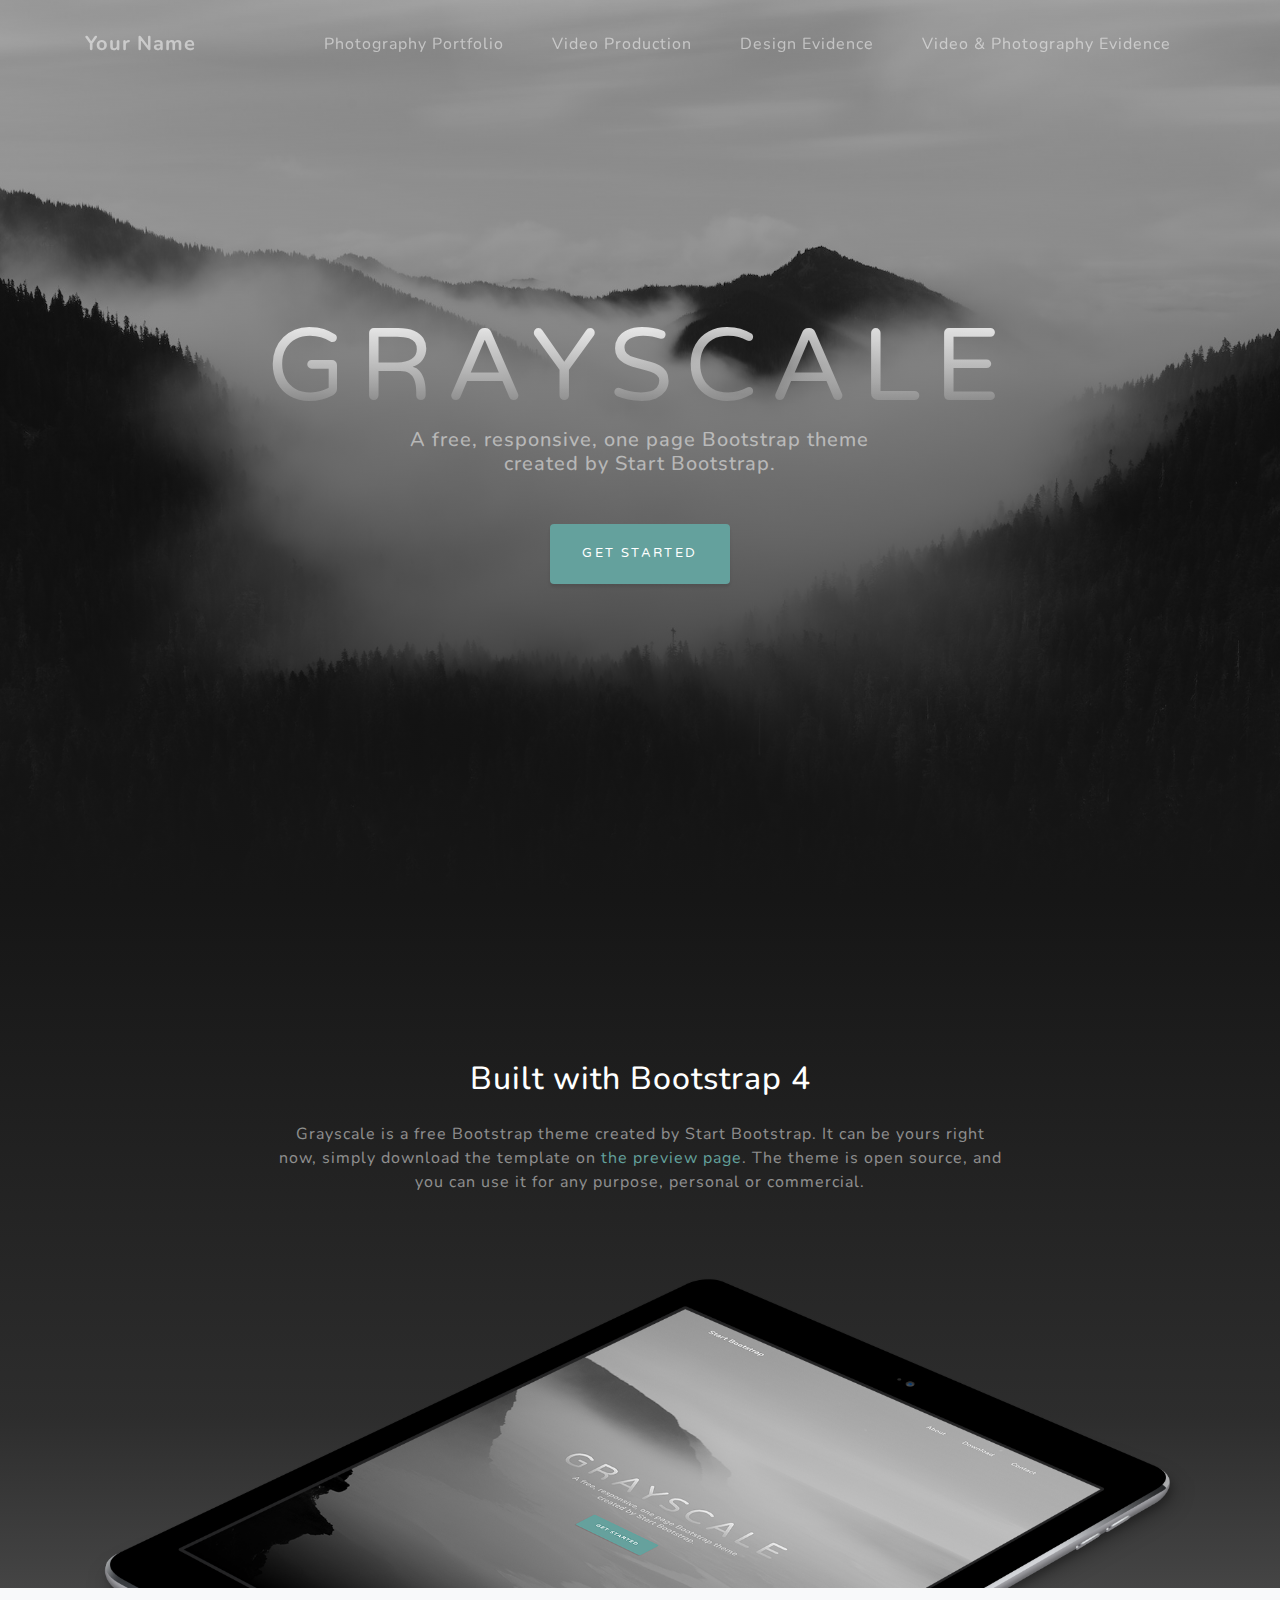
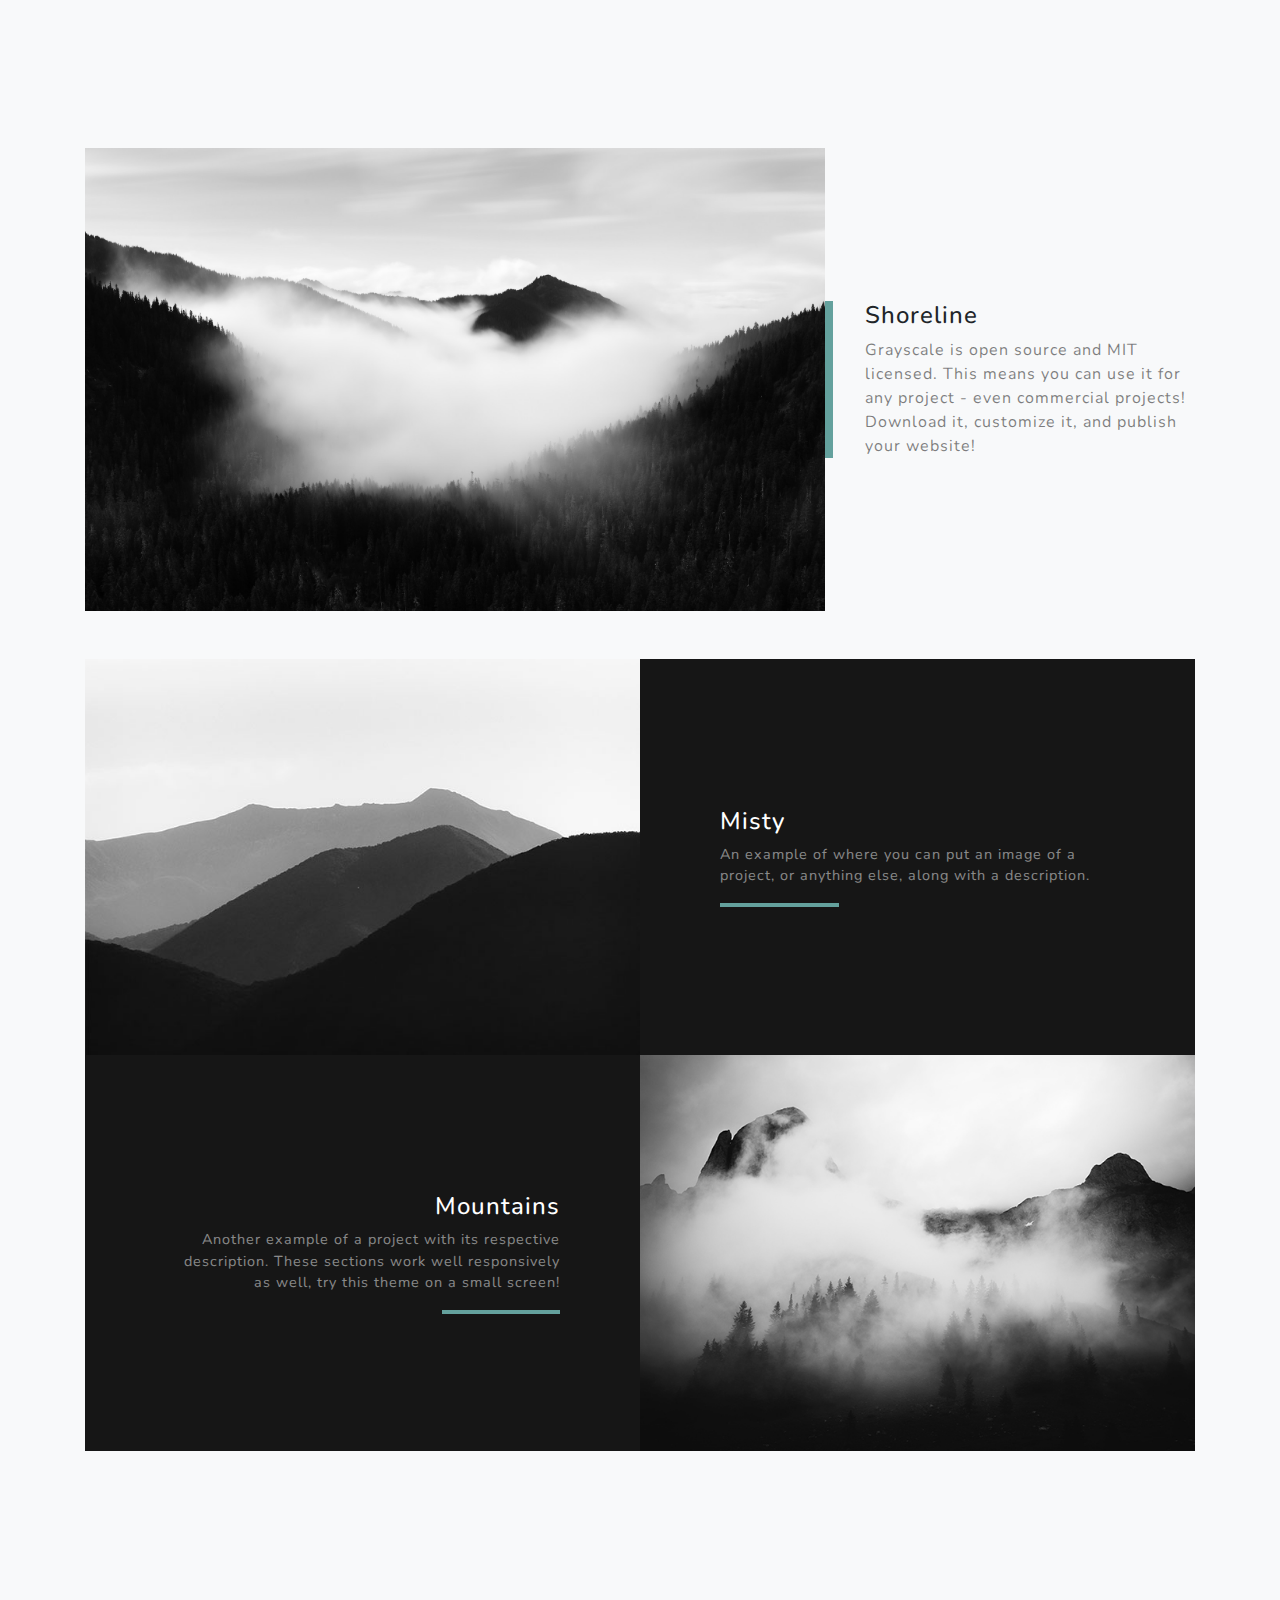
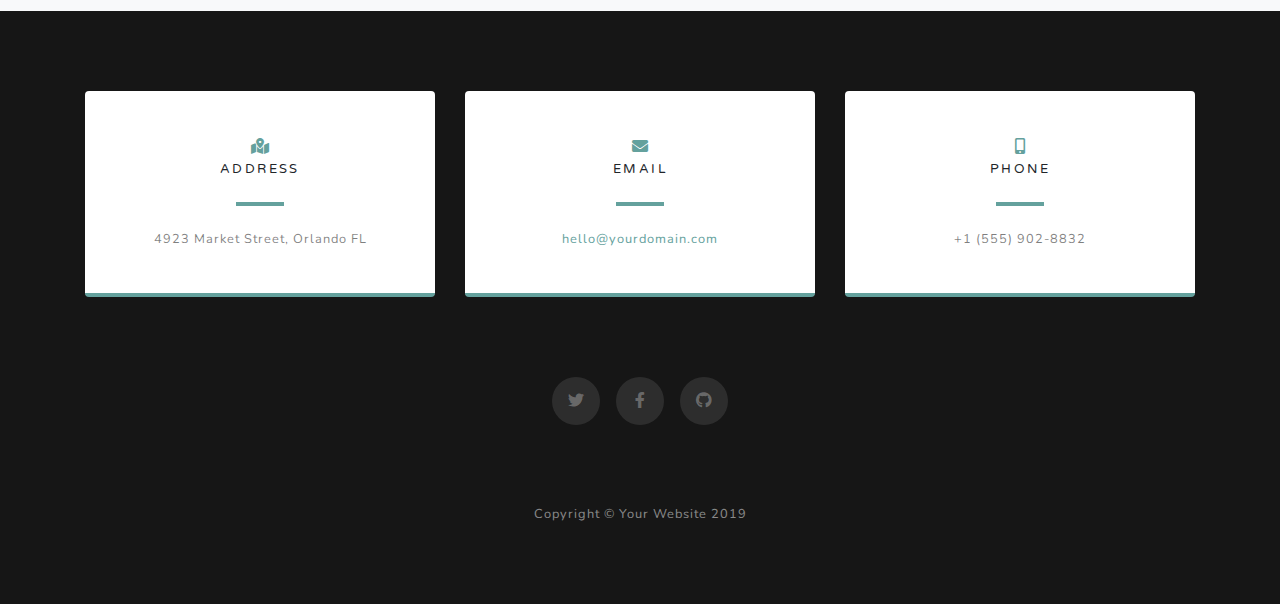
==== index.html @ a2e5733b "initial commit" ====
<!DOCTYPE html>
<html lang="en">

<head>

  <meta charset="utf-8">
  <meta name="viewport" content="width=device-width, initial-scale=1, shrink-to-fit=no">
  <meta name="description" content="">
  <meta name="author" content="">

  <title>Grayscale - Start Bootstrap Theme</title>

  <!-- Bootstrap core CSS -->
  <link href="vendor/bootstrap/css/bootstrap.min.css" rel="stylesheet">

  <!-- Custom fonts for this template -->
  <link href="vendor/fontawesome-free/css/all.min.css" rel="stylesheet">
  <link href="https://fonts.googleapis.com/css?family=Varela+Round" rel="stylesheet">
  <link href="https://fonts.googleapis.com/css?family=Nunito:200,200i,300,300i,400,400i,600,600i,700,700i,800,800i,900,900i" rel="stylesheet">

  <!-- Custom styles for this template -->
  <link href="css/grayscale.css" rel="stylesheet">

</head>

<body id="page-top">

  <!-- Navigation -->
  <nav class="navbar navbar-expand-lg navbar-light fixed-top" id="mainNav">
    <div class="container">
      <a class="navbar-brand" href="index.html">Your Name</a>
      <button class="navbar-toggler navbar-toggler-right" type="button" data-toggle="collapse" data-target="#navbarResponsive" aria-controls="navbarResponsive" aria-expanded="false" aria-label="Toggle navigation">
        Menu
        <i class="fas fa-bars"></i>
      </button>
      <div class="collapse navbar-collapse" id="navbarResponsive">
        <ul class="navbar-nav ml-auto">
          <li class="nav-item">
            <a class="nav-link" href="photography-portfolio.html">Photography Portfolio</a>
          </li>
          <li class="nav-item">
            <a class="nav-link" href="video-production.html">Video Production</a>
          </li>
          <li class="nav-item">
            <a class="nav-link" href="design-evidence.html">Design Evidence</a>
          </li>
          <li class="nav-item">
            <a class="nav-link" href="video-photography-evidence.html">Video & Photography Evidence</a>
          </li>
        </ul>
      </div>
    </div>
  </nav>

  <!-- Header -->
  <header class="masthead">
    <div class="container d-flex h-100 align-items-center">
      <div class="mx-auto text-center">
        <h1 class="mx-auto my-0 text-uppercase">Grayscale</h1>
        <h2 class="text-white-50 mx-auto mt-2 mb-5">A free, responsive, one page Bootstrap theme created by Start Bootstrap.</h2>
        <a href="#about" class="btn btn-primary js-scroll-trigger">Get Started</a>
      </div>
    </div>
  </header>

  <!-- About Section -->
  <section id="about" class="about-section text-center">
    <div class="container">
      <div class="row">
        <div class="col-lg-8 mx-auto">
          <h2 class="text-white mb-4">Built with Bootstrap 4</h2>
          <p class="text-white-50">Grayscale is a free Bootstrap theme created by Start Bootstrap. It can be yours right now, simply download the template on
            <a href="http://startbootstrap.com/template-overviews/grayscale/">the preview page</a>. The theme is open source, and you can use it for any purpose, personal or commercial.</p>
        </div>
      </div>
      <img src="img/ipad.png" class="img-fluid" alt="">
    </div>
  </section>

  <!-- Projects Section -->
  <section id="projects" class="projects-section bg-light">
    <div class="container">

      <!-- Featured Project Row -->
      <div class="row align-items-center no-gutters mb-4 mb-lg-5">
        <div class="col-xl-8 col-lg-7">
          <img class="img-fluid mb-3 mb-lg-0" src="img/bg-masthead.jpg" alt="">
        </div>
        <div class="col-xl-4 col-lg-5">
          <div class="featured-text text-center text-lg-left">
            <h4>Shoreline</h4>
            <p class="text-black-50 mb-0">Grayscale is open source and MIT licensed. This means you can use it for any project - even commercial projects! Download it, customize it, and publish your website!</p>
          </div>
        </div>
      </div>

      <!-- Project One Row -->
      <div class="row justify-content-center no-gutters mb-5 mb-lg-0">
        <div class="col-lg-6">
          <img class="img-fluid" src="img/demo-image-01.jpg" alt="">
        </div>
        <div class="col-lg-6">
          <div class="bg-black text-center h-100 project">
            <div class="d-flex h-100">
              <div class="project-text w-100 my-auto text-center text-lg-left">
                <h4 class="text-white">Misty</h4>
                <p class="mb-0 text-white-50">An example of where you can put an image of a project, or anything else, along with a description.</p>
                <hr class="d-none d-lg-block mb-0 ml-0">
              </div>
            </div>
          </div>
        </div>
      </div>

      <!-- Project Two Row -->
      <div class="row justify-content-center no-gutters">
        <div class="col-lg-6">
          <img class="img-fluid" src="img/demo-image-02.jpg" alt="">
        </div>
        <div class="col-lg-6 order-lg-first">
          <div class="bg-black text-center h-100 project">
            <div class="d-flex h-100">
              <div class="project-text w-100 my-auto text-center text-lg-right">
                <h4 class="text-white">Mountains</h4>
                <p class="mb-0 text-white-50">Another example of a project with its respective description. These sections work well responsively as well, try this theme on a small screen!</p>
                <hr class="d-none d-lg-block mb-0 mr-0">
              </div>
            </div>
          </div>
        </div>
      </div>

    </div>
  </section>


  <!-- Contact Section -->
  <section class="contact-section bg-black">
    <div class="container">

      <div class="row">

        <div class="col-md-4 mb-3 mb-md-0">
          <div class="card py-4 h-100">
            <div class="card-body text-center">
              <i class="fas fa-map-marked-alt text-primary mb-2"></i>
              <h4 class="text-uppercase m-0">Address</h4>
              <hr class="my-4">
              <div class="small text-black-50">4923 Market Street, Orlando FL</div>
            </div>
          </div>
        </div>

        <div class="col-md-4 mb-3 mb-md-0">
          <div class="card py-4 h-100">
            <div class="card-body text-center">
              <i class="fas fa-envelope text-primary mb-2"></i>
              <h4 class="text-uppercase m-0">Email</h4>
              <hr class="my-4">
              <div class="small text-black-50">
                <a href="#">hello@yourdomain.com</a>
              </div>
            </div>
          </div>
        </div>

        <div class="col-md-4 mb-3 mb-md-0">
          <div class="card py-4 h-100">
            <div class="card-body text-center">
              <i class="fas fa-mobile-alt text-primary mb-2"></i>
              <h4 class="text-uppercase m-0">Phone</h4>
              <hr class="my-4">
              <div class="small text-black-50">+1 (555) 902-8832</div>
            </div>
          </div>
        </div>
      </div>

      <div class="social d-flex justify-content-center">
        <a href="#" class="mx-2">
          <i class="fab fa-twitter"></i>
        </a>
        <a href="#" class="mx-2">
          <i class="fab fa-facebook-f"></i>
        </a>
        <a href="#" class="mx-2">
          <i class="fab fa-github"></i>
        </a>
      </div>

    </div>
  </section>

  <!-- Footer -->
  <footer class="bg-black small text-center text-white-50">
    <div class="container">
      Copyright &copy; Your Website 2019
    </div>
  </footer>

  <!-- Bootstrap core JavaScript -->
  <script src="vendor/jquery/jquery.min.js"></script>
  <script src="vendor/bootstrap/js/bootstrap.bundle.min.js"></script>

  <!-- Plugin JavaScript -->
  <script src="vendor/jquery-easing/jquery.easing.min.js"></script>

  <!-- Custom scripts for this template -->
  <script src="js/grayscale.min.js"></script>

</body>

</html>
---- css/grayscale.css ----
/*!
 * Start Bootstrap - Grayscale v5.0.9 (https://startbootstrap.com/template-overviews/grayscale)
 * Copyright 2013-2019 Start Bootstrap
 * Licensed under MIT (https://github.com/BlackrockDigital/startbootstrap-grayscale/blob/master/LICENSE)
 */

#mainNav {
  min-height: 56px;
  background-color: #fff;
}

#mainNav .navbar-toggler {
  font-size: 80%;
  padding: 0.75rem;
  color: #64a19d;
  border: 1px solid #64a19d;
}

#mainNav .navbar-toggler:focus {
  outline: none;
}

#mainNav .navbar-brand {
  color: #161616;
  font-weight: 700;
  padding: .9rem 0;
}

#mainNav .navbar-nav .nav-item:hover {
  color: fade(white, 80%);
  outline: none;
  background-color: transparent;
}

#mainNav .navbar-nav .nav-item:active, #mainNav .navbar-nav .nav-item:focus {
  outline: none;
  background-color: transparent;
}

@media (min-width: 992px) {
  #mainNav {
    padding-top: 0;
    padding-bottom: 0;
    border-bottom: none;
    background-color: transparent;
    transition: background-color 0.3s ease-in-out;
  }
  #mainNav .navbar-brand {
    padding: .5rem 0;
    color: rgba(255, 255, 255, 0.5);
  }
  #mainNav .nav-link {
    transition: none;
    padding: 2rem 1.5rem;
    color: rgba(255, 255, 255, 0.5);
  }
  #mainNav .nav-link:hover {
    color: rgba(255, 255, 255, 0.75);
  }
  #mainNav .nav-link:active {
    color: white;
  }
  #mainNav.navbar-shrink {
    background-color: #fff;
  }
  #mainNav.navbar-shrink .navbar-brand {
    color: #161616;
  }
  #mainNav.navbar-shrink .nav-link {
    color: #161616;
    padding: 1.5rem 1.5rem 1.25rem;
    border-bottom: 0.25rem solid transparent;
  }
  #mainNav.navbar-shrink .nav-link:hover {
    color: #64a19d;
  }
  #mainNav.navbar-shrink .nav-link:active {
    color: #467370;
  }
  #mainNav.navbar-shrink .nav-link.active {
    color: #64a19d;
    outline: none;
    border-bottom: 0.25rem solid #64a19d;
  }
}

.masthead {
  position: relative;
  width: 100%;
  height: auto;
  min-height: 35rem;
  padding: 15rem 0;
  background: linear-gradient(to bottom, rgba(22, 22, 22, 0.3) 0%, rgba(22, 22, 22, 0.7) 75%, #161616 100%), url("../img/bg-masthead.jpg");
  background-position: center;
  background-repeat: no-repeat;
  background-attachment: scroll;
  background-size: cover;
}

.masthead h1 {
  font-family: 'Varela Round';
  font-size: 2.5rem;
  line-height: 2.5rem;
  letter-spacing: 0.8rem;
  background: -webkit-linear-gradient(rgba(255, 255, 255, 0.9), rgba(255, 255, 255, 0));
  -webkit-text-fill-color: transparent;
  -webkit-background-clip: text;
}

.masthead h2 {
  max-width: 20rem;
  font-size: 1rem;
}

@media (min-width: 768px) {
  .masthead h1 {
    font-size: 4rem;
    line-height: 4rem;
  }
}

@media (min-width: 992px) {
  .masthead {
    height: 100vh;
    padding: 0;
  }
  .masthead h1 {
    font-size: 6.5rem;
    line-height: 6.5rem;
    letter-spacing: 0.8rem;
  }
  .masthead h2 {
    max-width: 30rem;
    font-size: 1.25rem;
  }
}

.btn {
  box-shadow: 0 0.1875rem 0.1875rem 0 rgba(0, 0, 0, 0.1) !important;
  padding: 1.25rem 2rem;
  font-family: 'Varela Round';
  font-size: 80%;
  text-transform: uppercase;
  letter-spacing: .15rem;
  border: 0;
}

.btn-primary {
  background-color: #64a19d;
}

.btn-primary:hover {
  background-color: #4f837f;
}

.btn-primary:focus {
  background-color: #4f837f;
  color: white;
}

.btn-primary:active {
  background-color: #467370 !important;
}

.about-section {
  padding-top: 10rem;
  background: linear-gradient(to bottom, #161616 0%, rgba(22, 22, 22, 0.9) 75%, rgba(22, 22, 22, 0.8) 100%);
}

.about-section p {
  margin-bottom: 5rem;
}

.projects-section {
  padding: 10rem 0;
}

.projects-section .featured-text {
  padding: 2rem;
}

@media (min-width: 992px) {
  .projects-section .featured-text {
    padding: 0 0 0 2rem;
    border-left: 0.5rem solid #64a19d;
  }
}

.projects-section .project-text {
  padding: 3rem;
  font-size: 90%;
}

@media (min-width: 992px) {
  .projects-section .project-text {
    padding: 5rem;
  }
  .projects-section .project-text hr {
    border-color: #64a19d;
    border-width: .25rem;
    width: 30%;
  }
}

.signup-section {
  padding: 10rem 0;
  background: linear-gradient(to bottom, rgba(22, 22, 22, 0.1) 0%, rgba(22, 22, 22, 0.5) 75%, #161616 100%), url("../img/bg-signup.jpg");
  background-position: center;
  background-repeat: no-repeat;
  background-attachment: scroll;
  background-size: cover;
}

.signup-section .form-inline input {
  box-shadow: 0 0.1875rem 0.1875rem 0 rgba(0, 0, 0, 0.1) !important;
  padding: 1.25rem 2rem;
  height: auto;
  font-family: 'Varela Round';
  font-size: 80%;
  text-transform: uppercase;
  letter-spacing: 0.15rem;
  border: 0;
}

.contact-section {
  padding: 5rem 0 0;
}

.contact-section .card {
  border: 0;
  border-bottom: 0.25rem solid #64a19d;
}

.contact-section .card h4 {
  font-size: 0.8rem;
  font-family: 'Varela Round';
  text-transform: uppercase;
  letter-spacing: 0.15rem;
}

.contact-section .card hr {
  border-color: #64a19d;
  border-width: 0.25rem;
  width: 3rem;
}

.contact-section .social {
  margin-top: 5rem;
}

.contact-section .social a {
  text-align: center;
  height: 3rem;
  width: 3rem;
  background: rgba(255, 255, 255, 0.1);
  border-radius: 100%;
  line-height: 3rem;
  color: rgba(255, 255, 255, 0.3);
}

.contact-section .social a:hover {
  color: rgba(255, 255, 255, 0.5);
}

.contact-section .social a:active {
  color: #fff;
}

body {
  font-family: 'Nunito';
  letter-spacing: 0.0625em;
}

a {
  color: #64a19d;
}

a:focus, a:hover {
  text-decoration: none;
  color: #3c6360;
}

.bg-black {
  background-color: #161616 !important;
}

.bg-primary {
  background-color: #64a19d !important;
}

.text-primary {
  color: #64a19d !important;
}

footer {
  padding: 5rem 0;
}
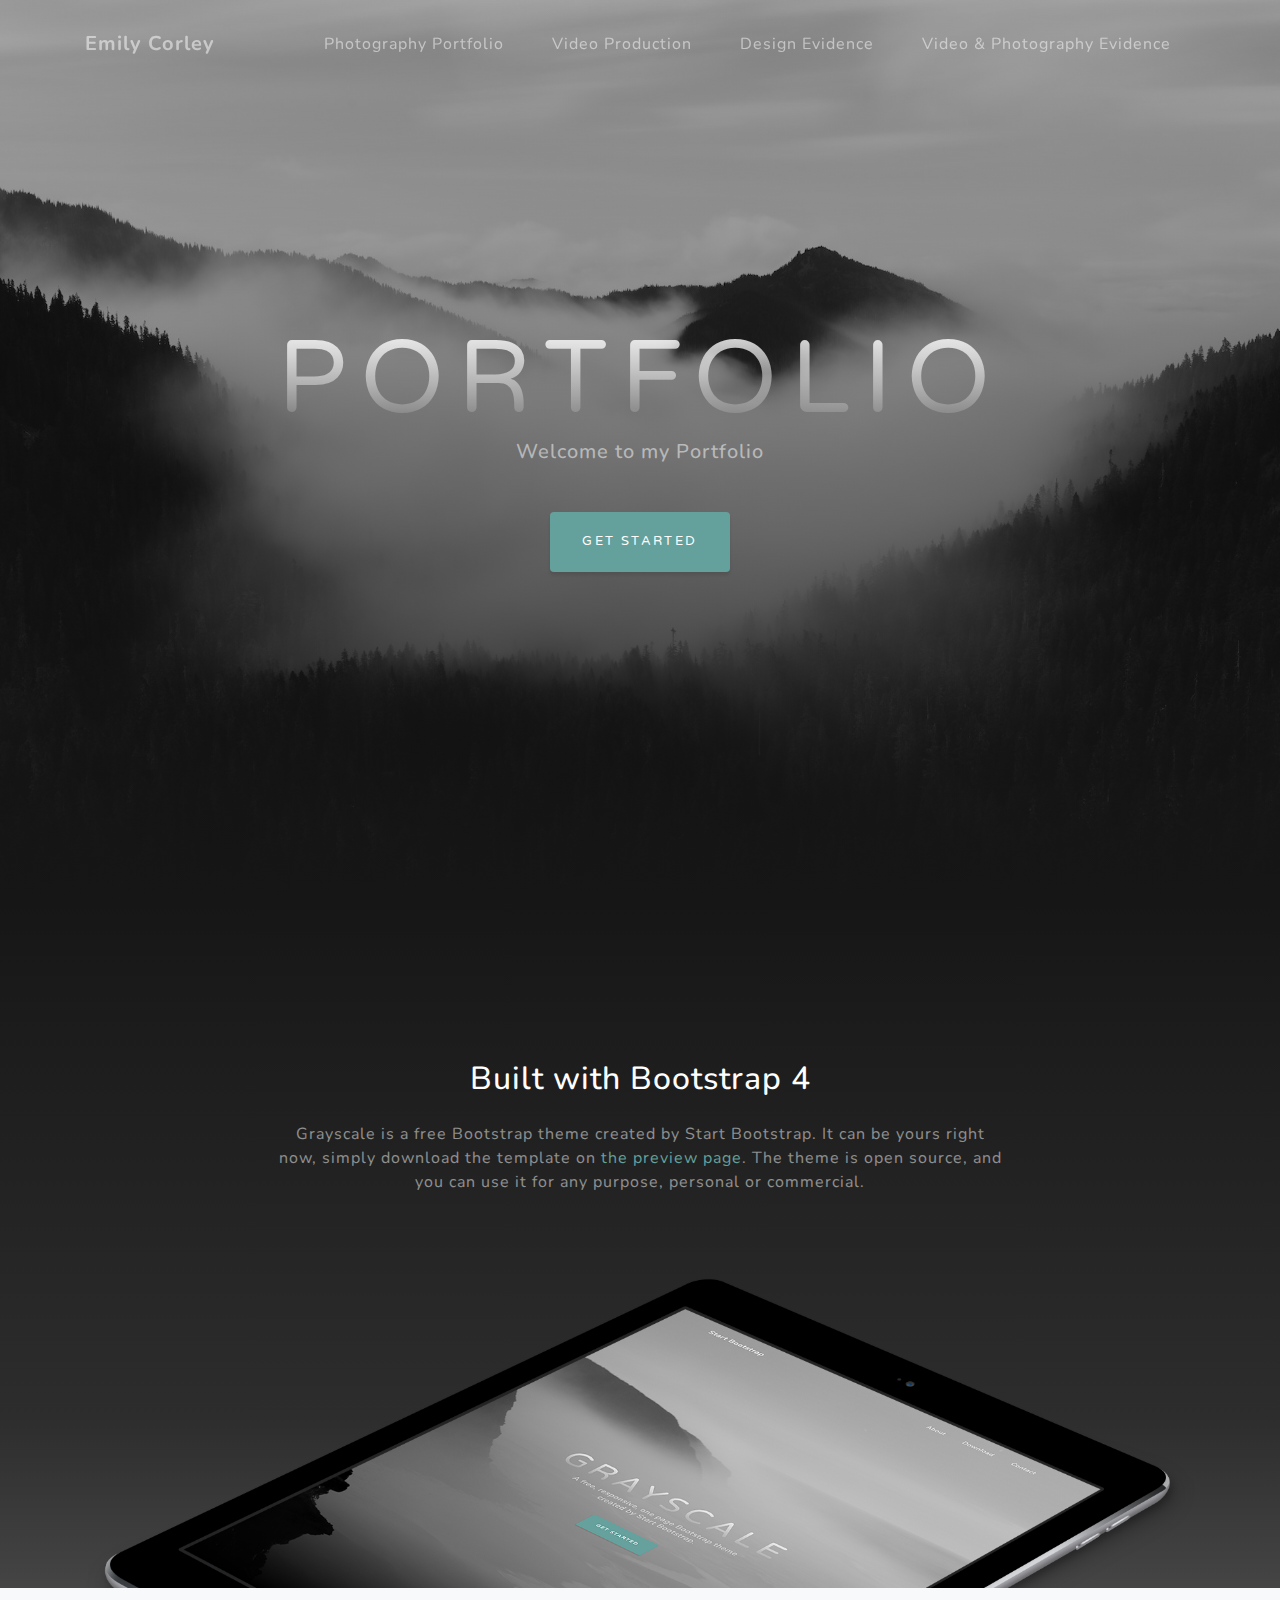
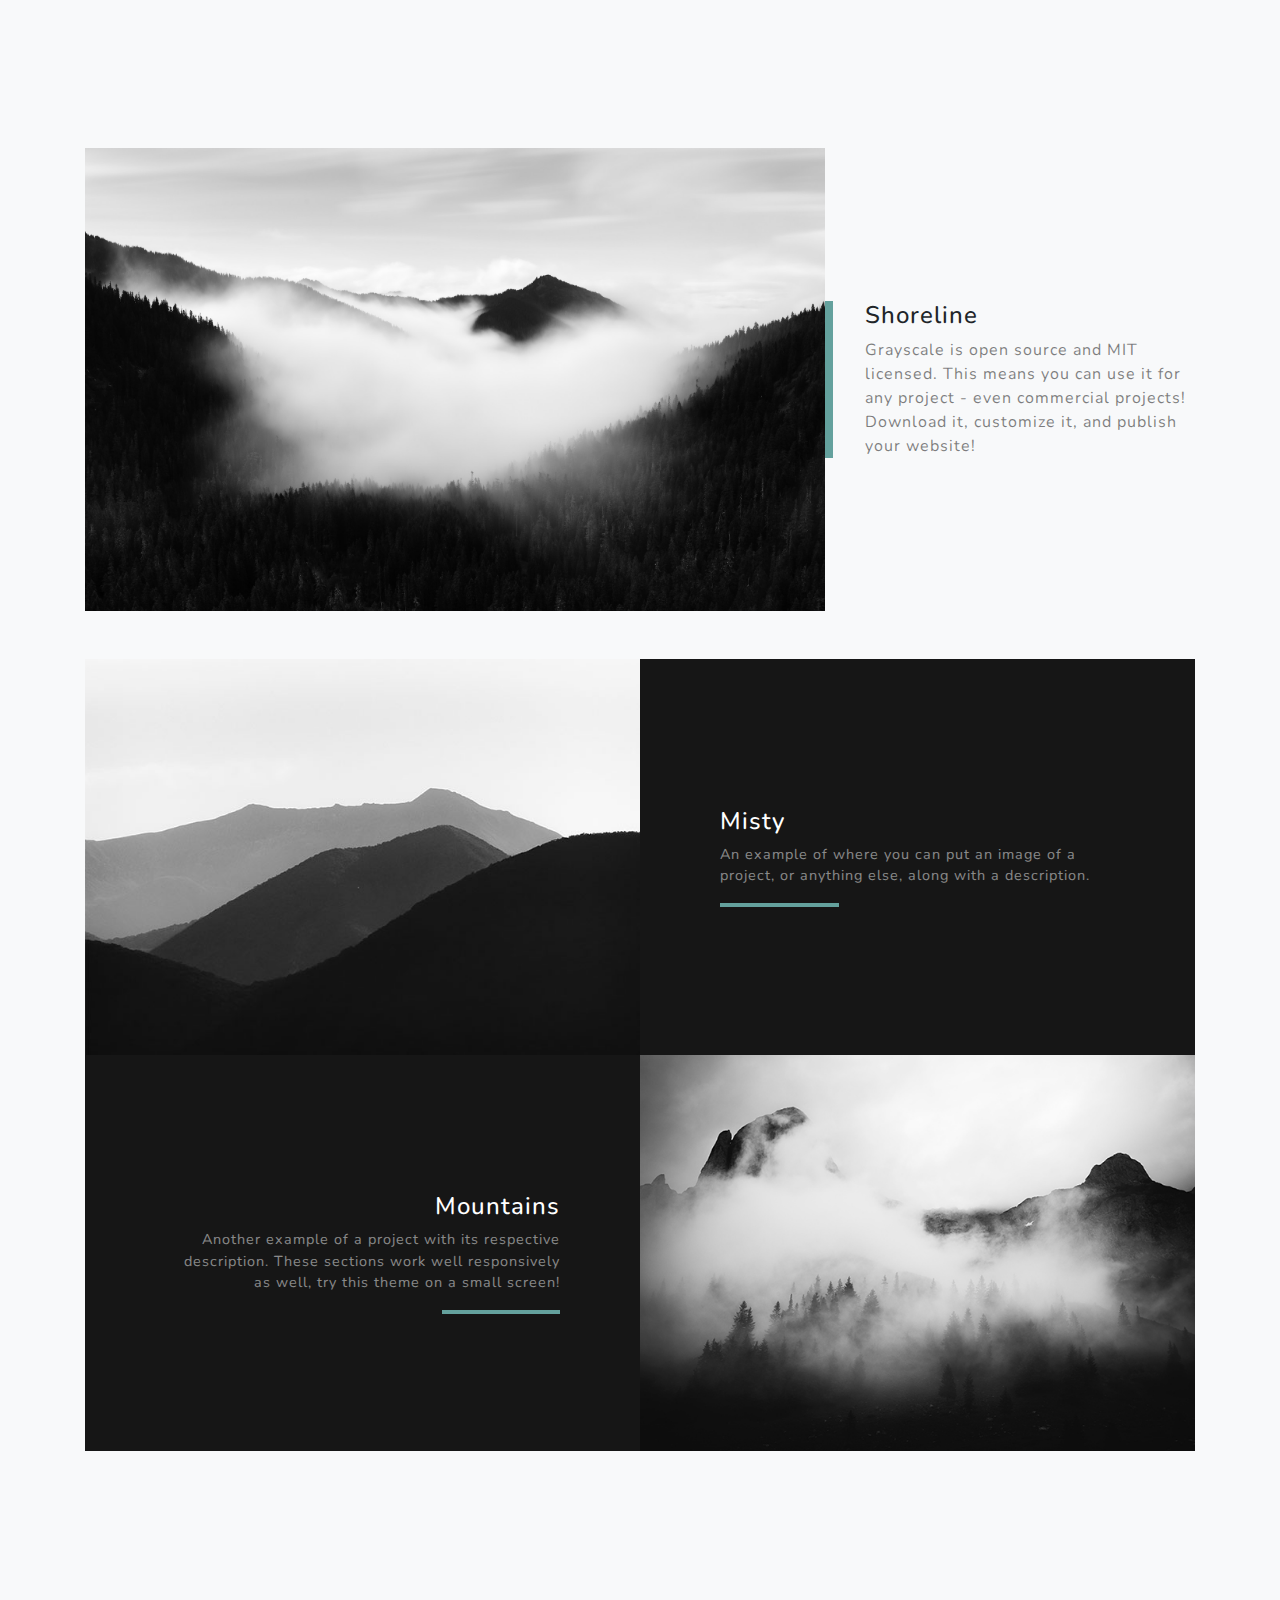
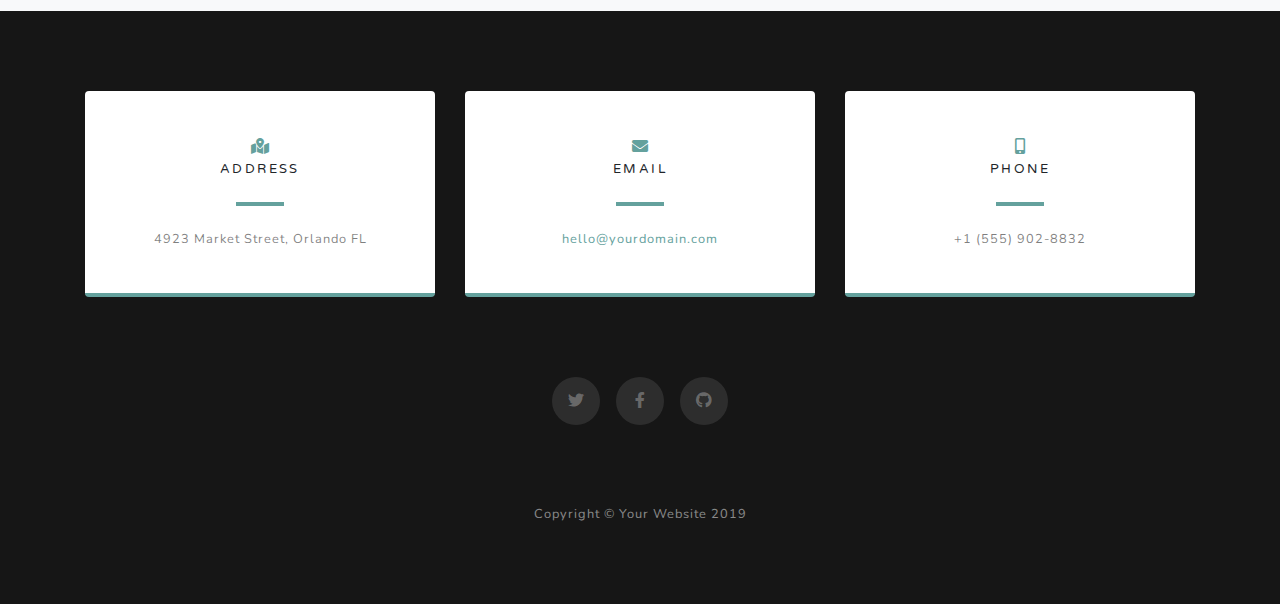
==== commit c592d2a6: "Added name and changed heading" ====
--- a/index.html
+++ b/index.html
@@ -28,7 +28,7 @@
   <!-- Navigation -->
   <nav class="navbar navbar-expand-lg navbar-light fixed-top" id="mainNav">
     <div class="container">
-      <a class="navbar-brand" href="index.html">Your Name</a>
+      <a class="navbar-brand" href="index.html">Emily Corley</a>
       <button class="navbar-toggler navbar-toggler-right" type="button" data-toggle="collapse" data-target="#navbarResponsive" aria-controls="navbarResponsive" aria-expanded="false" aria-label="Toggle navigation">
         Menu
         <i class="fas fa-bars"></i>
@@ -56,8 +56,8 @@
   <header class="masthead">
     <div class="container d-flex h-100 align-items-center">
       <div class="mx-auto text-center">
-        <h1 class="mx-auto my-0 text-uppercase">Grayscale</h1>
-        <h2 class="text-white-50 mx-auto mt-2 mb-5">A free, responsive, one page Bootstrap theme created by Start Bootstrap.</h2>
+        <h1 class="mx-auto my-0 text-uppercase">Portfolio</h1>
+        <h2 class="text-white-50 mx-auto mt-2 mb-5">Welcome to my Portfolio</h2>
         <a href="#about" class="btn btn-primary js-scroll-trigger">Get Started</a>
       </div>
     </div>
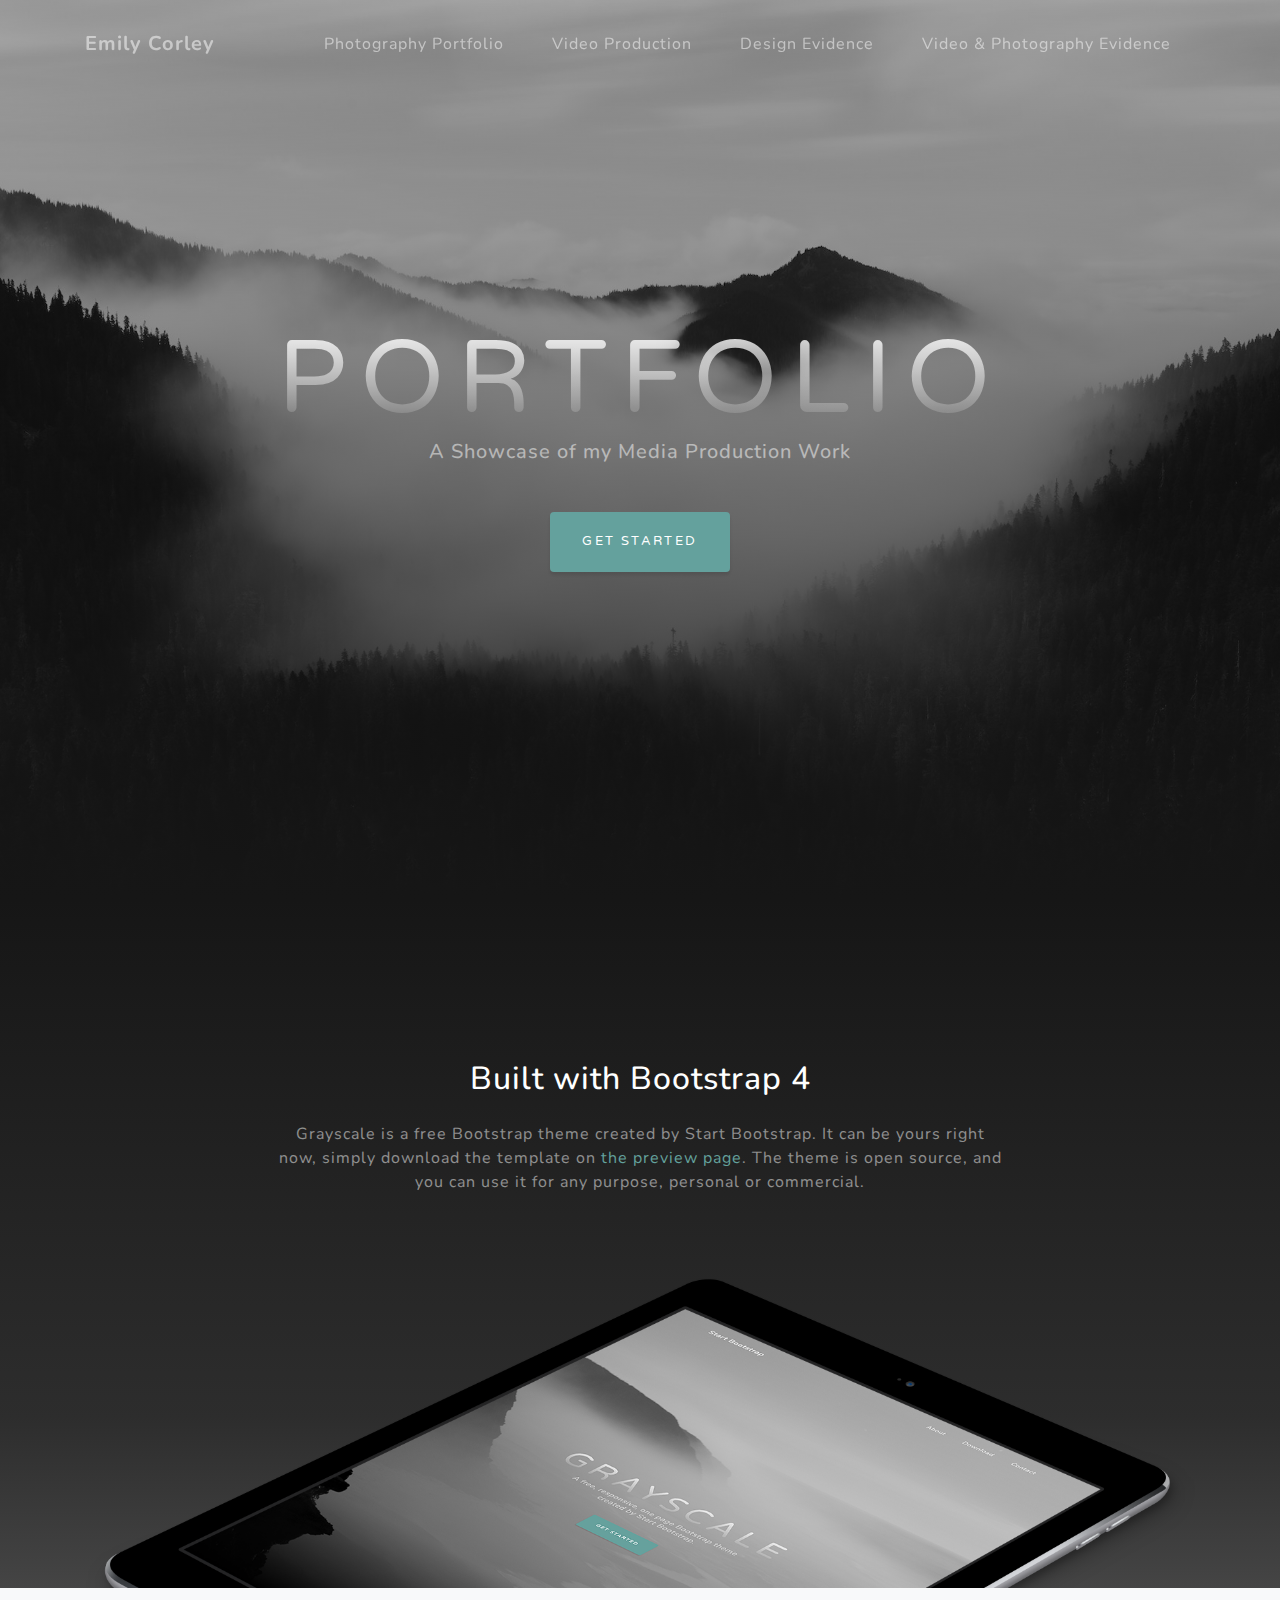
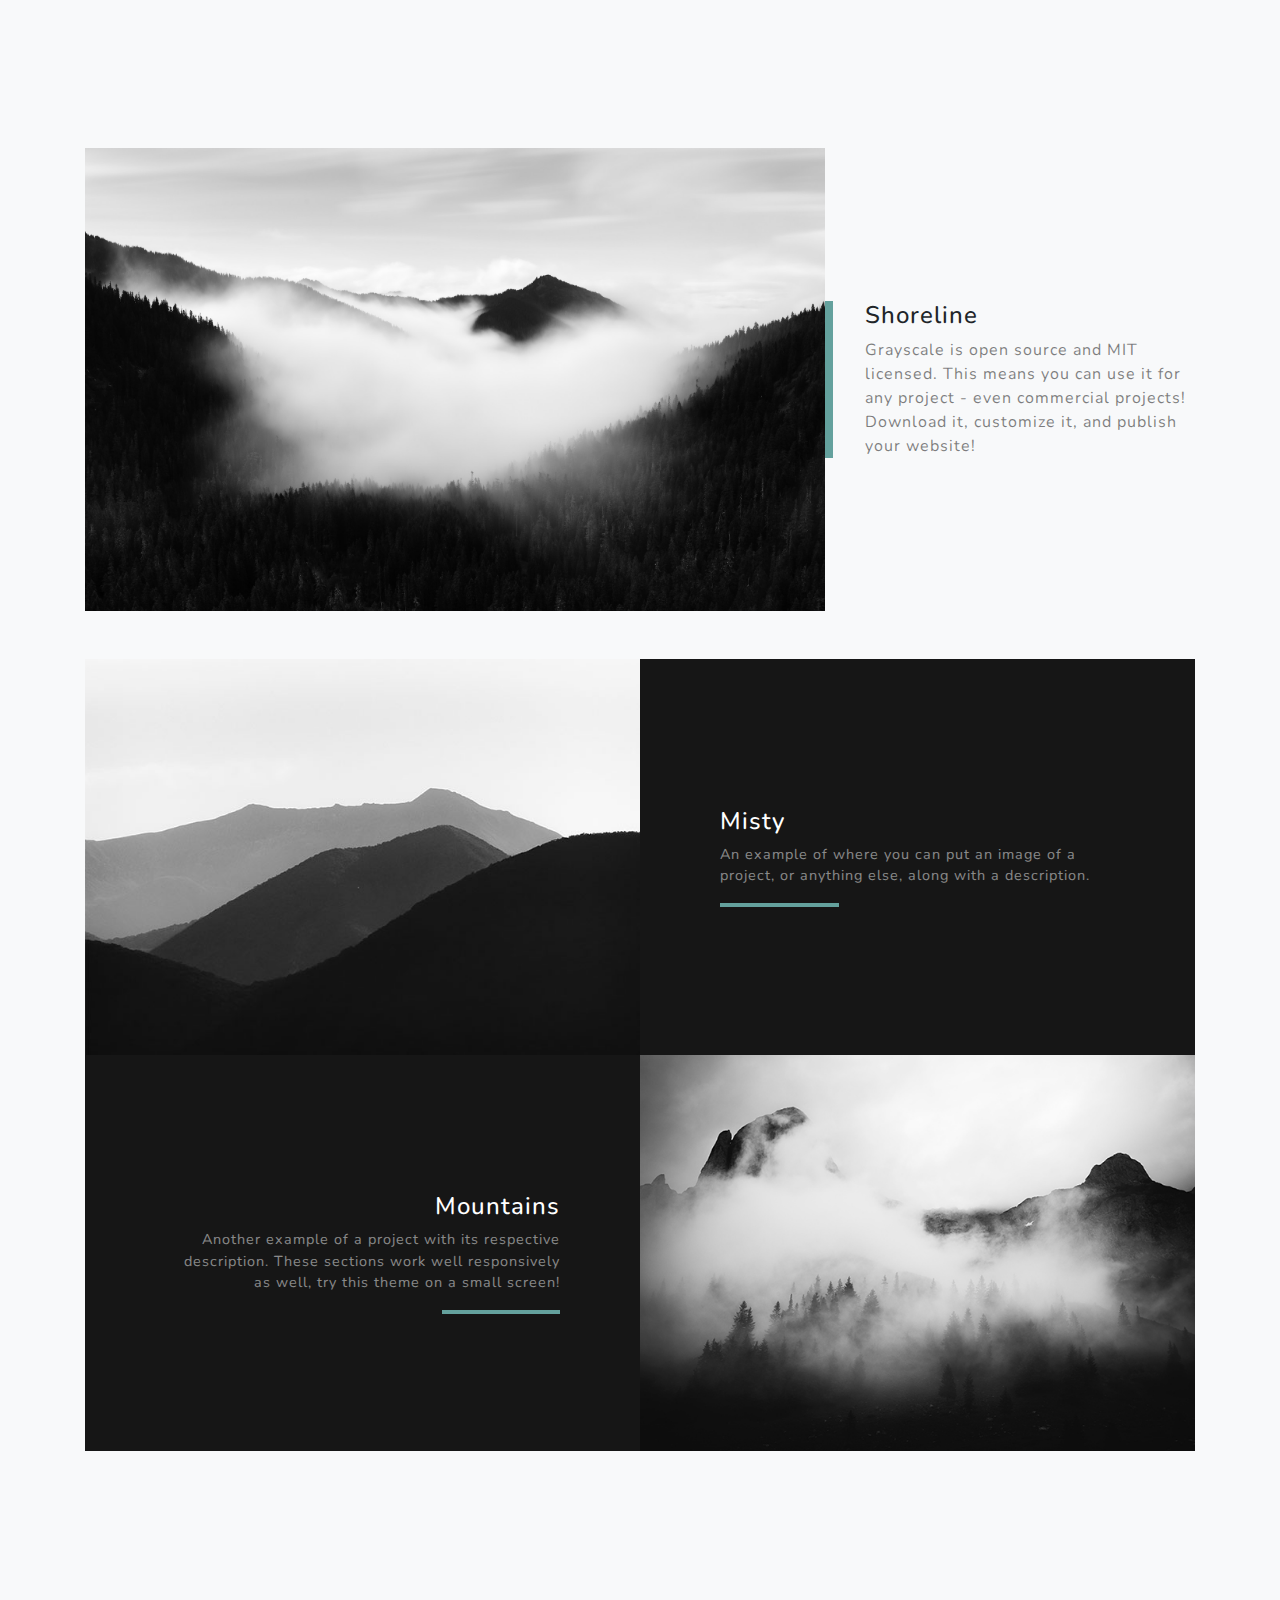
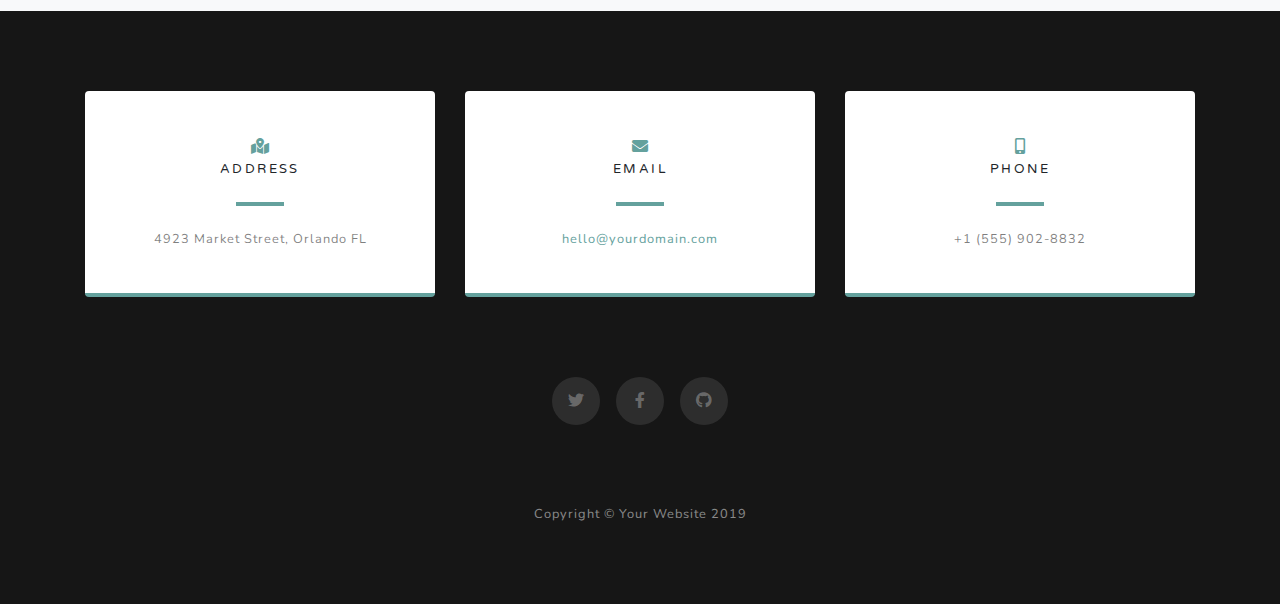
==== commit 20e0c0ed: "Updated Bootstrap" ====
--- a/index.html
+++ b/index.html
@@ -57,7 +57,7 @@
     <div class="container d-flex h-100 align-items-center">
       <div class="mx-auto text-center">
         <h1 class="mx-auto my-0 text-uppercase">Portfolio</h1>
-        <h2 class="text-white-50 mx-auto mt-2 mb-5">Welcome to my Portfolio</h2>
+        <h2 class="text-white-50 mx-auto mt-2 mb-5">A Showcase of my Media Production Work</h2>
         <a href="#about" class="btn btn-primary js-scroll-trigger">Get Started</a>
       </div>
     </div>
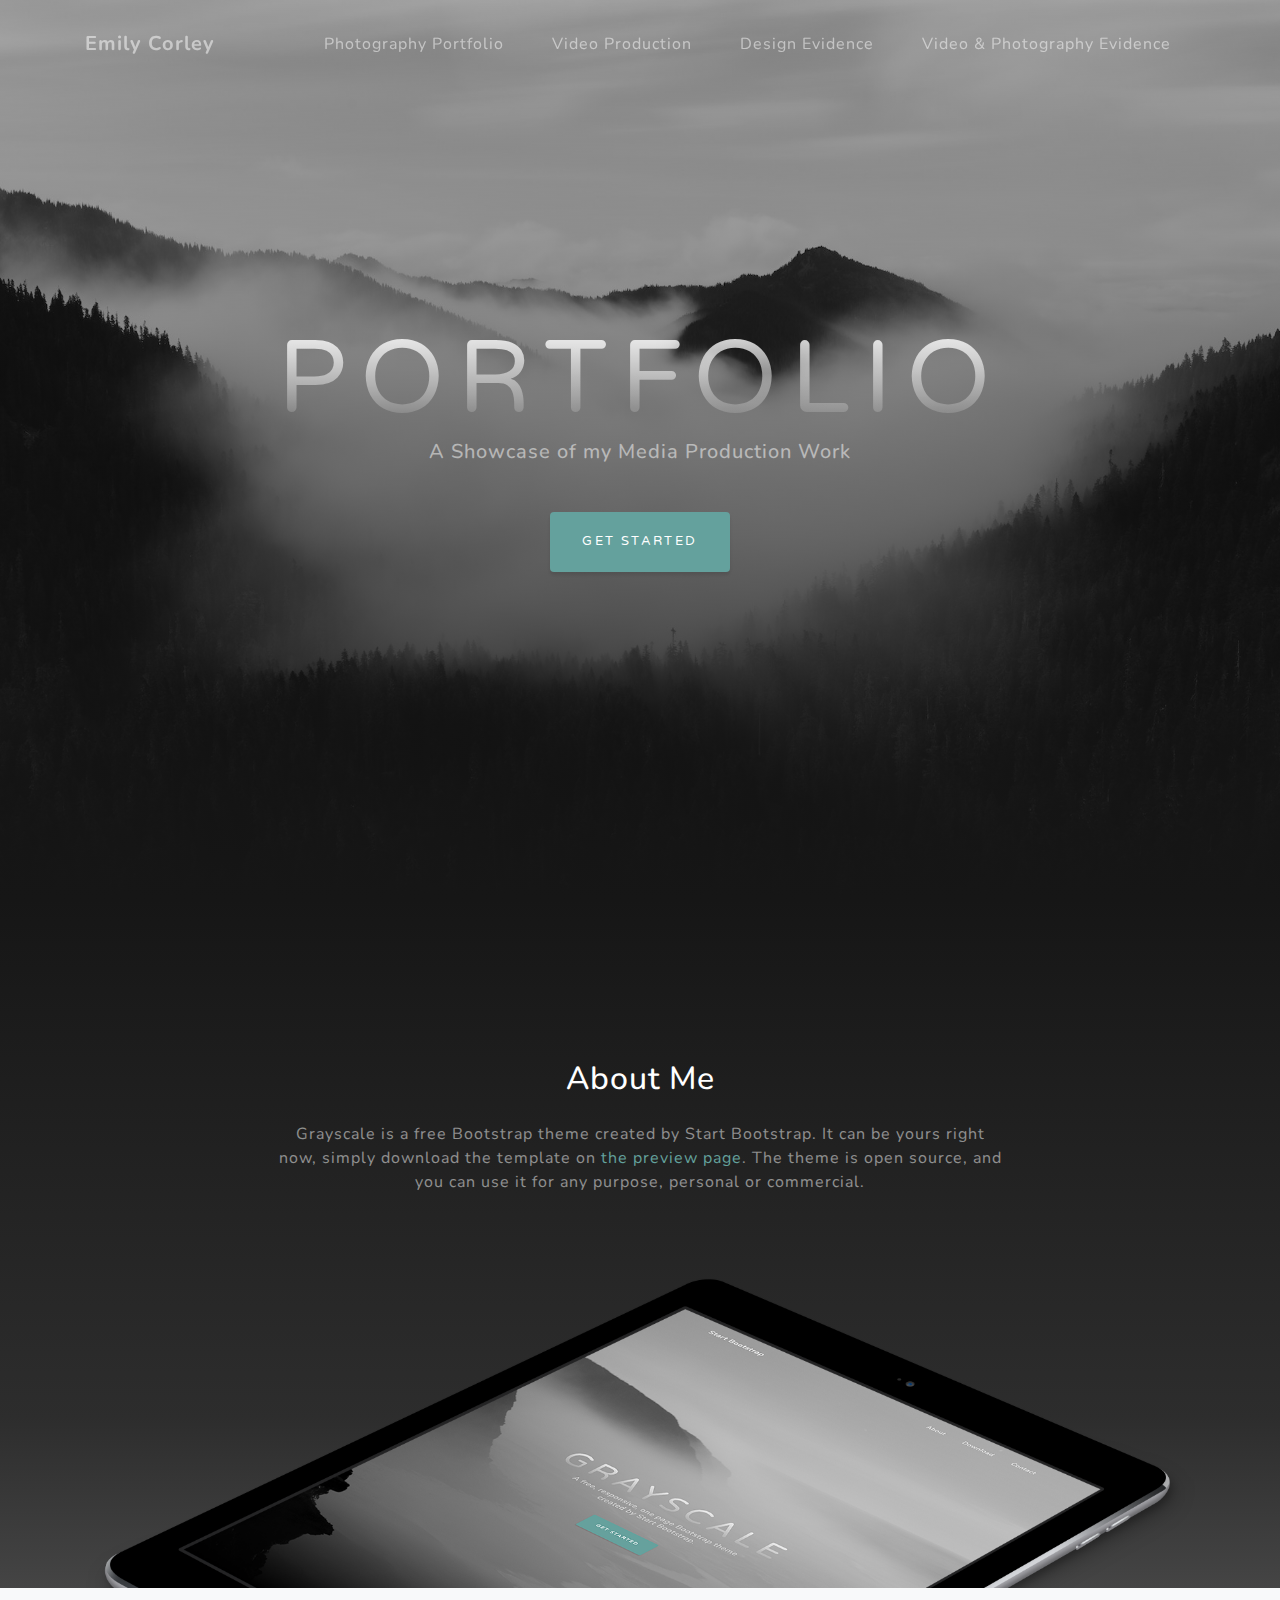
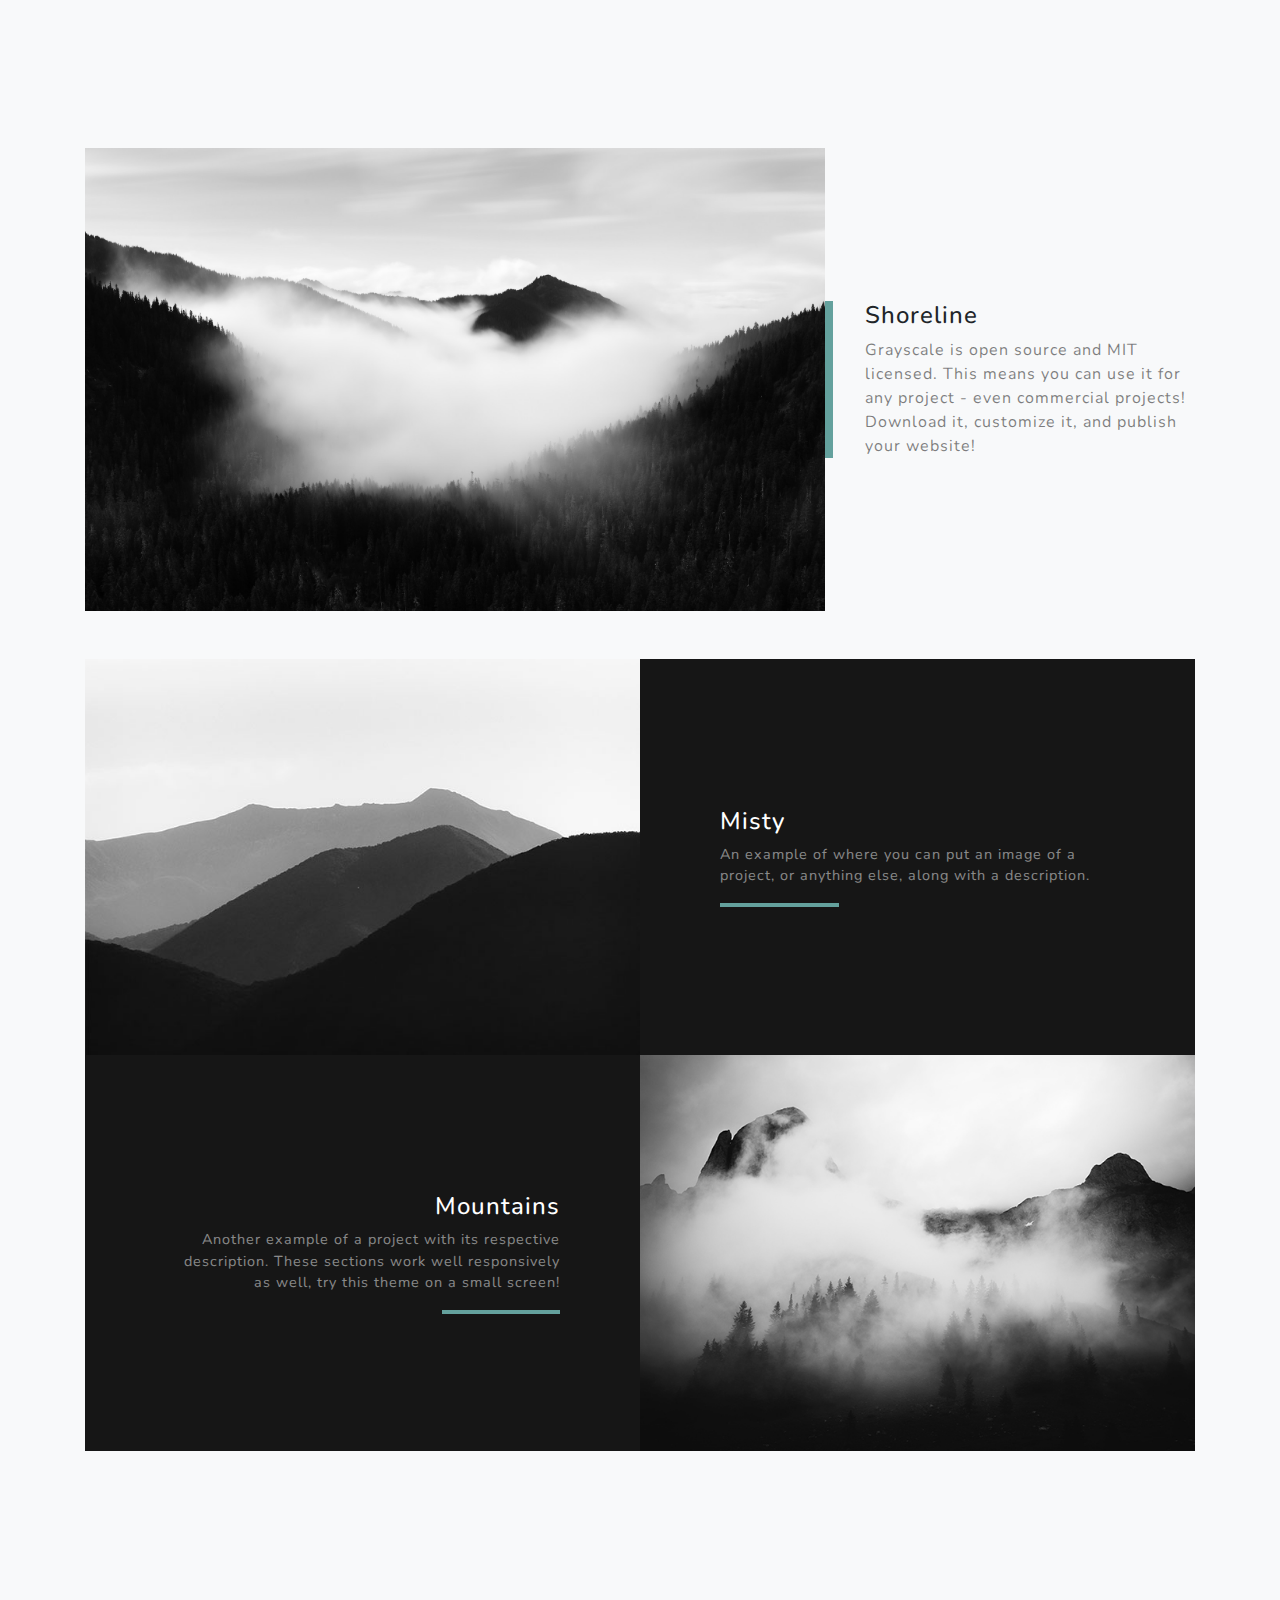
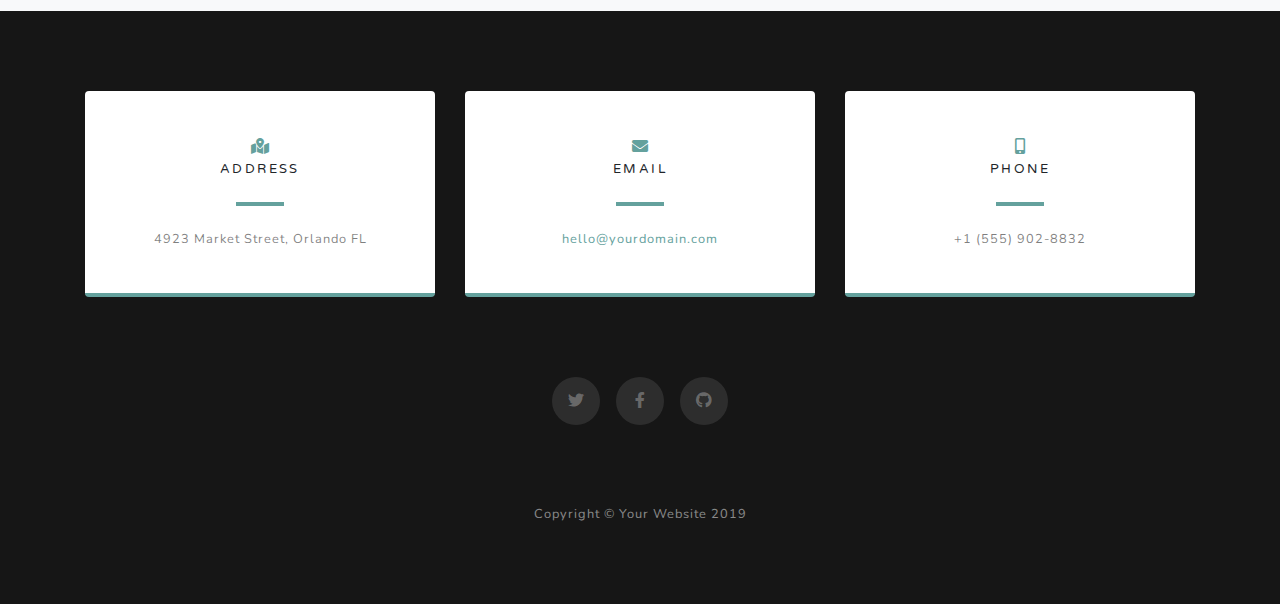
==== commit 48199d98: "Changed Bootstrap on Home Page to About Me" ====
--- a/index.html
+++ b/index.html
@@ -68,7 +68,7 @@
     <div class="container">
       <div class="row">
         <div class="col-lg-8 mx-auto">
-          <h2 class="text-white mb-4">Built with Bootstrap 4</h2>
+          <h2 class="text-white mb-4">About Me</h2>
           <p class="text-white-50">Grayscale is a free Bootstrap theme created by Start Bootstrap. It can be yours right now, simply download the template on
             <a href="http://startbootstrap.com/template-overviews/grayscale/">the preview page</a>. The theme is open source, and you can use it for any purpose, personal or commercial.</p>
         </div>
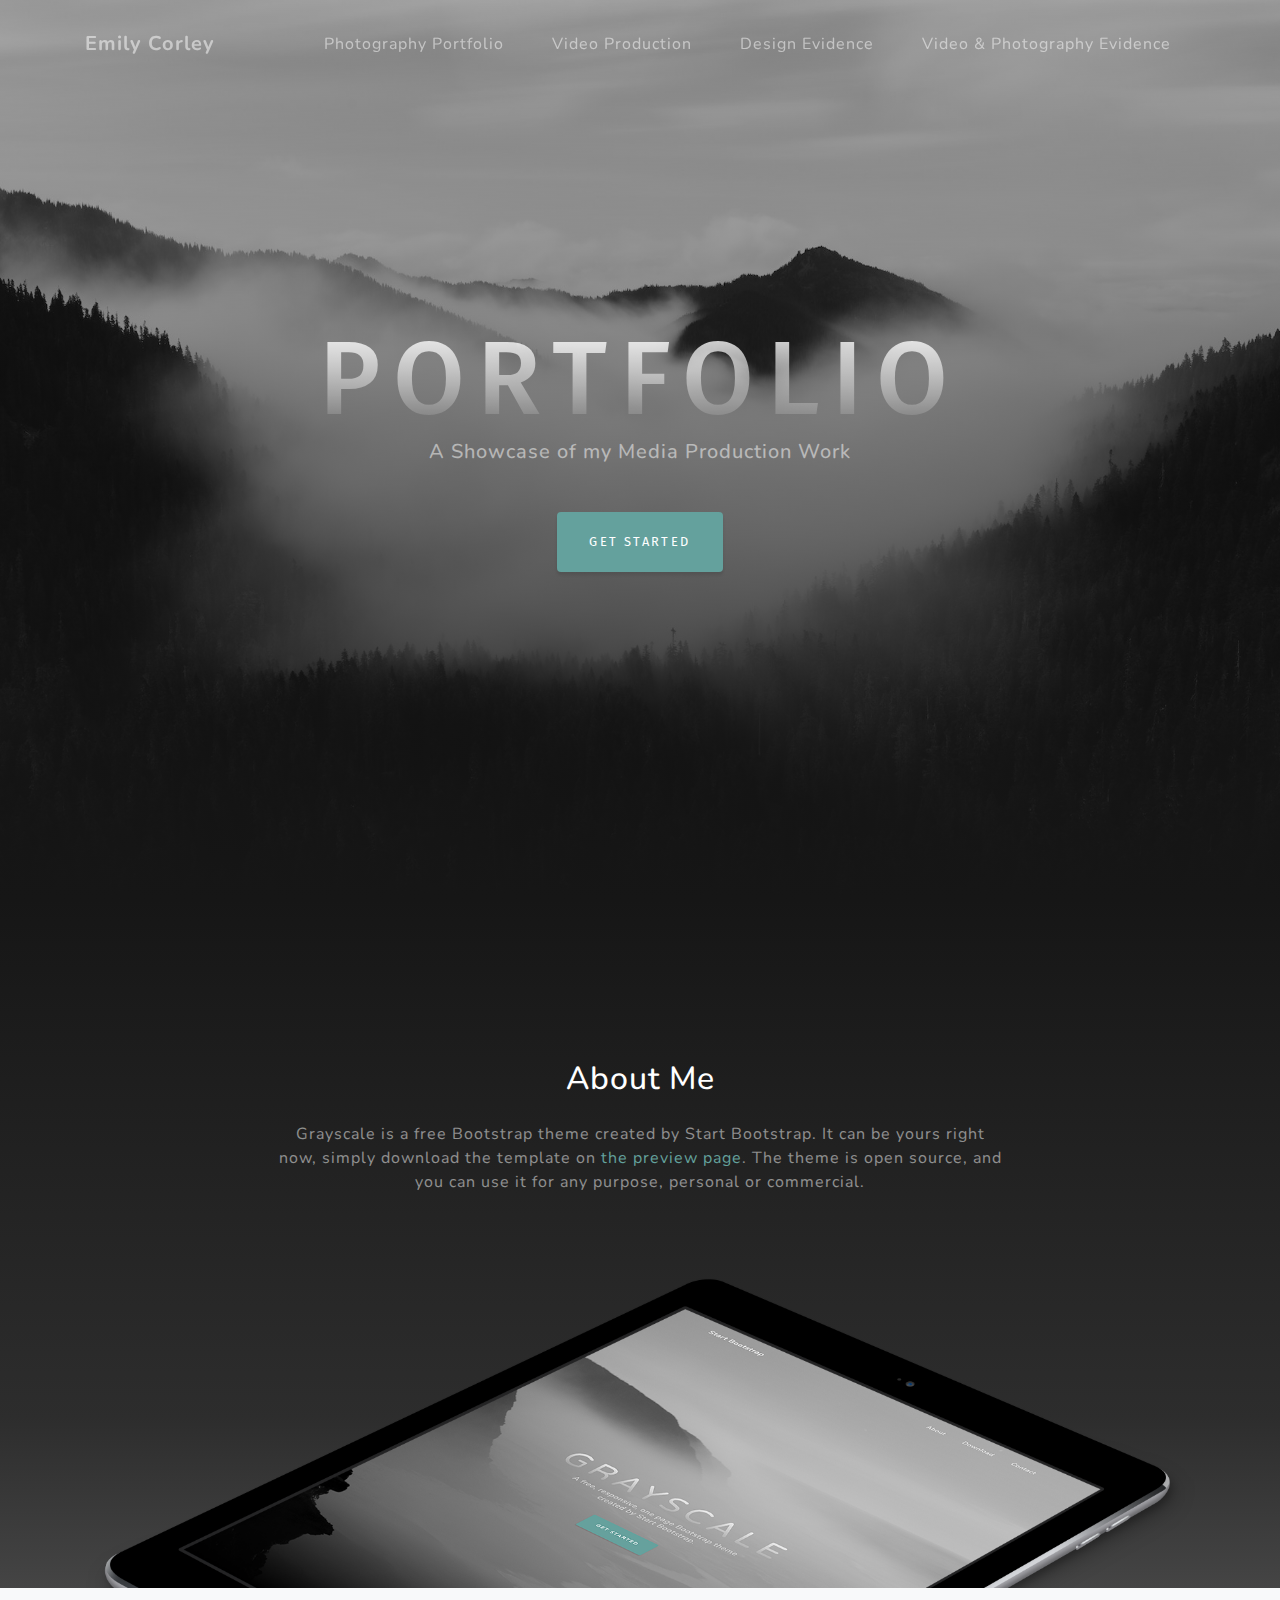
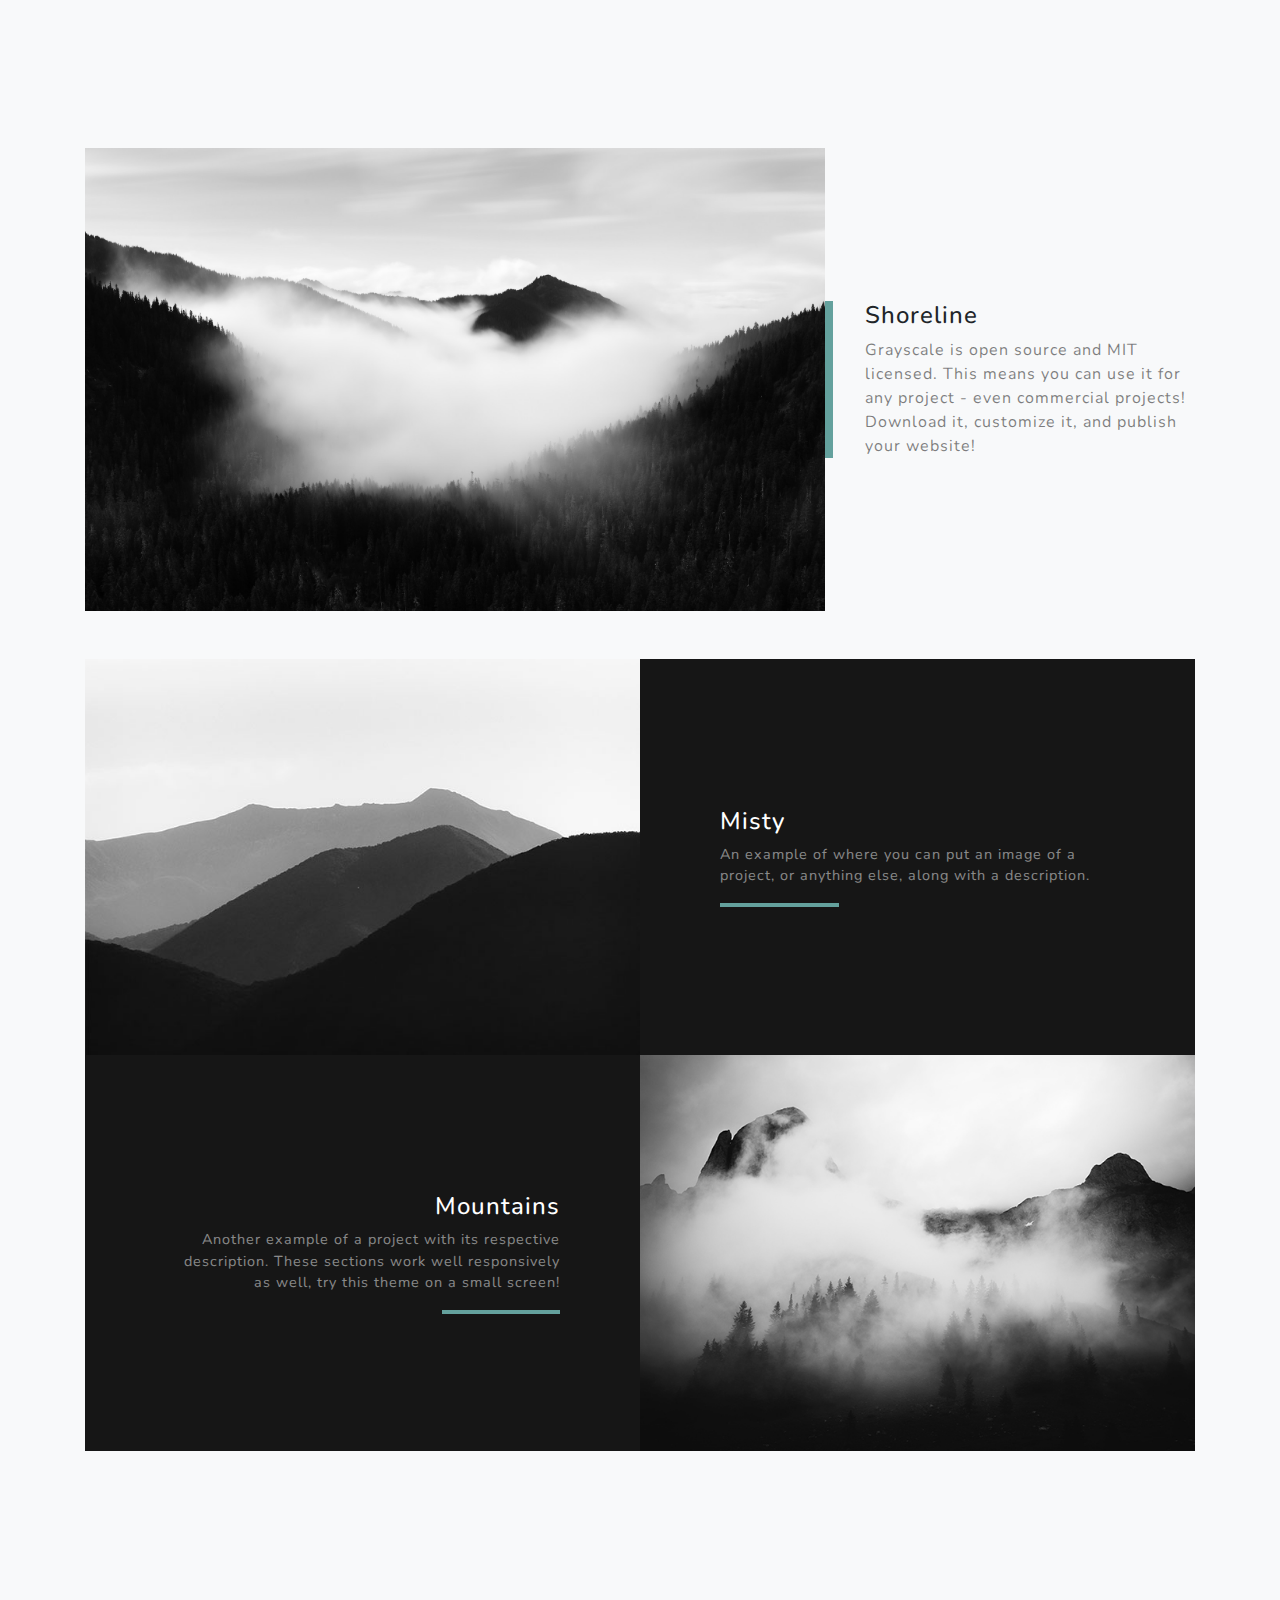
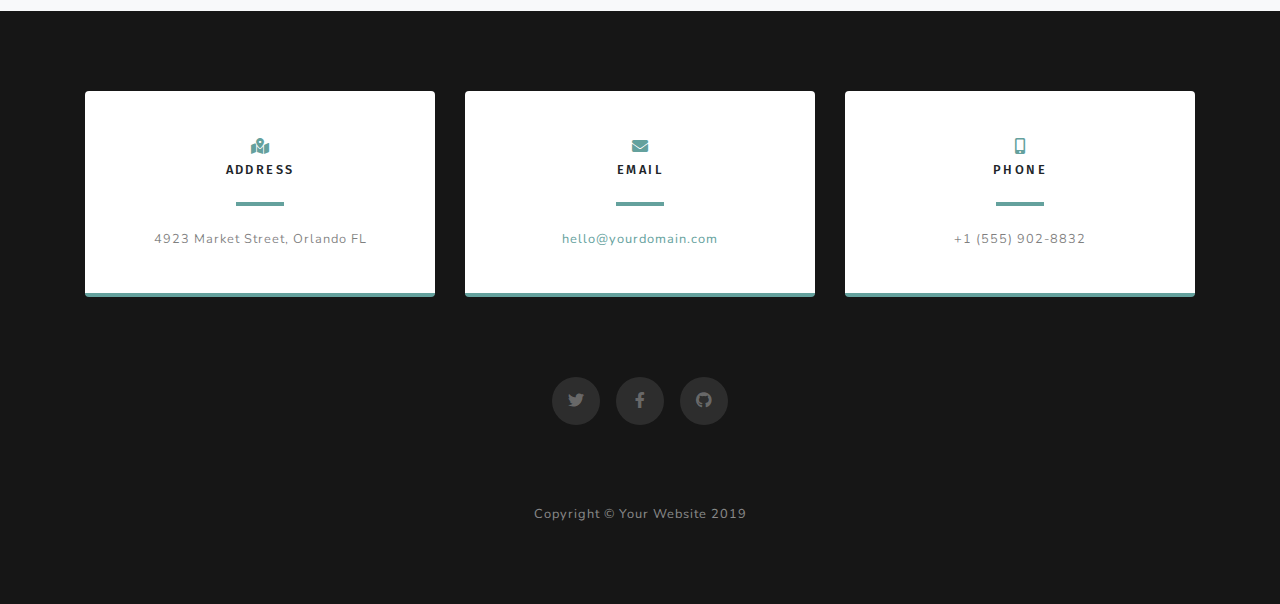
==== commit 6cd92975: "Changed Fonts" ====
--- a/index.html
+++ b/index.html
@@ -17,6 +17,7 @@
   <link href="vendor/fontawesome-free/css/all.min.css" rel="stylesheet">
   <link href="https://fonts.googleapis.com/css?family=Varela+Round" rel="stylesheet">
   <link href="https://fonts.googleapis.com/css?family=Nunito:200,200i,300,300i,400,400i,600,600i,700,700i,800,800i,900,900i" rel="stylesheet">
+<link href="https://fonts.googleapis.com/css2?family=Fira+Sans&display=swap" rel="stylesheet">
 
   <!-- Custom styles for this template -->
   <link href="css/grayscale.css" rel="stylesheet">
--- a/css/grayscale.css
+++ b/css/grayscale.css
@@ -98,7 +98,7 @@
 }
 
 .masthead h1 {
-  font-family: 'Varela Round';
+  font-family: 'Fira Sans', sans-serif;
   font-size: 2.5rem;
   line-height: 2.5rem;
   letter-spacing: 0.8rem;
@@ -138,7 +138,7 @@
 .btn {
   box-shadow: 0 0.1875rem 0.1875rem 0 rgba(0, 0, 0, 0.1) !important;
   padding: 1.25rem 2rem;
-  font-family: 'Varela Round';
+  font-family: 'Fira Sans', sans-serif;
   font-size: 80%;
   text-transform: uppercase;
   letter-spacing: .15rem;
@@ -215,7 +215,7 @@
   box-shadow: 0 0.1875rem 0.1875rem 0 rgba(0, 0, 0, 0.1) !important;
   padding: 1.25rem 2rem;
   height: auto;
-  font-family: 'Varela Round';
+  font-family: 'Fira Sans', sans-serif;
   font-size: 80%;
   text-transform: uppercase;
   letter-spacing: 0.15rem;
@@ -233,7 +233,7 @@
 
 .contact-section .card h4 {
   font-size: 0.8rem;
-  font-family: 'Varela Round';
+  font-family: 'Fira Sans', sans-serif;
   text-transform: uppercase;
   letter-spacing: 0.15rem;
 }
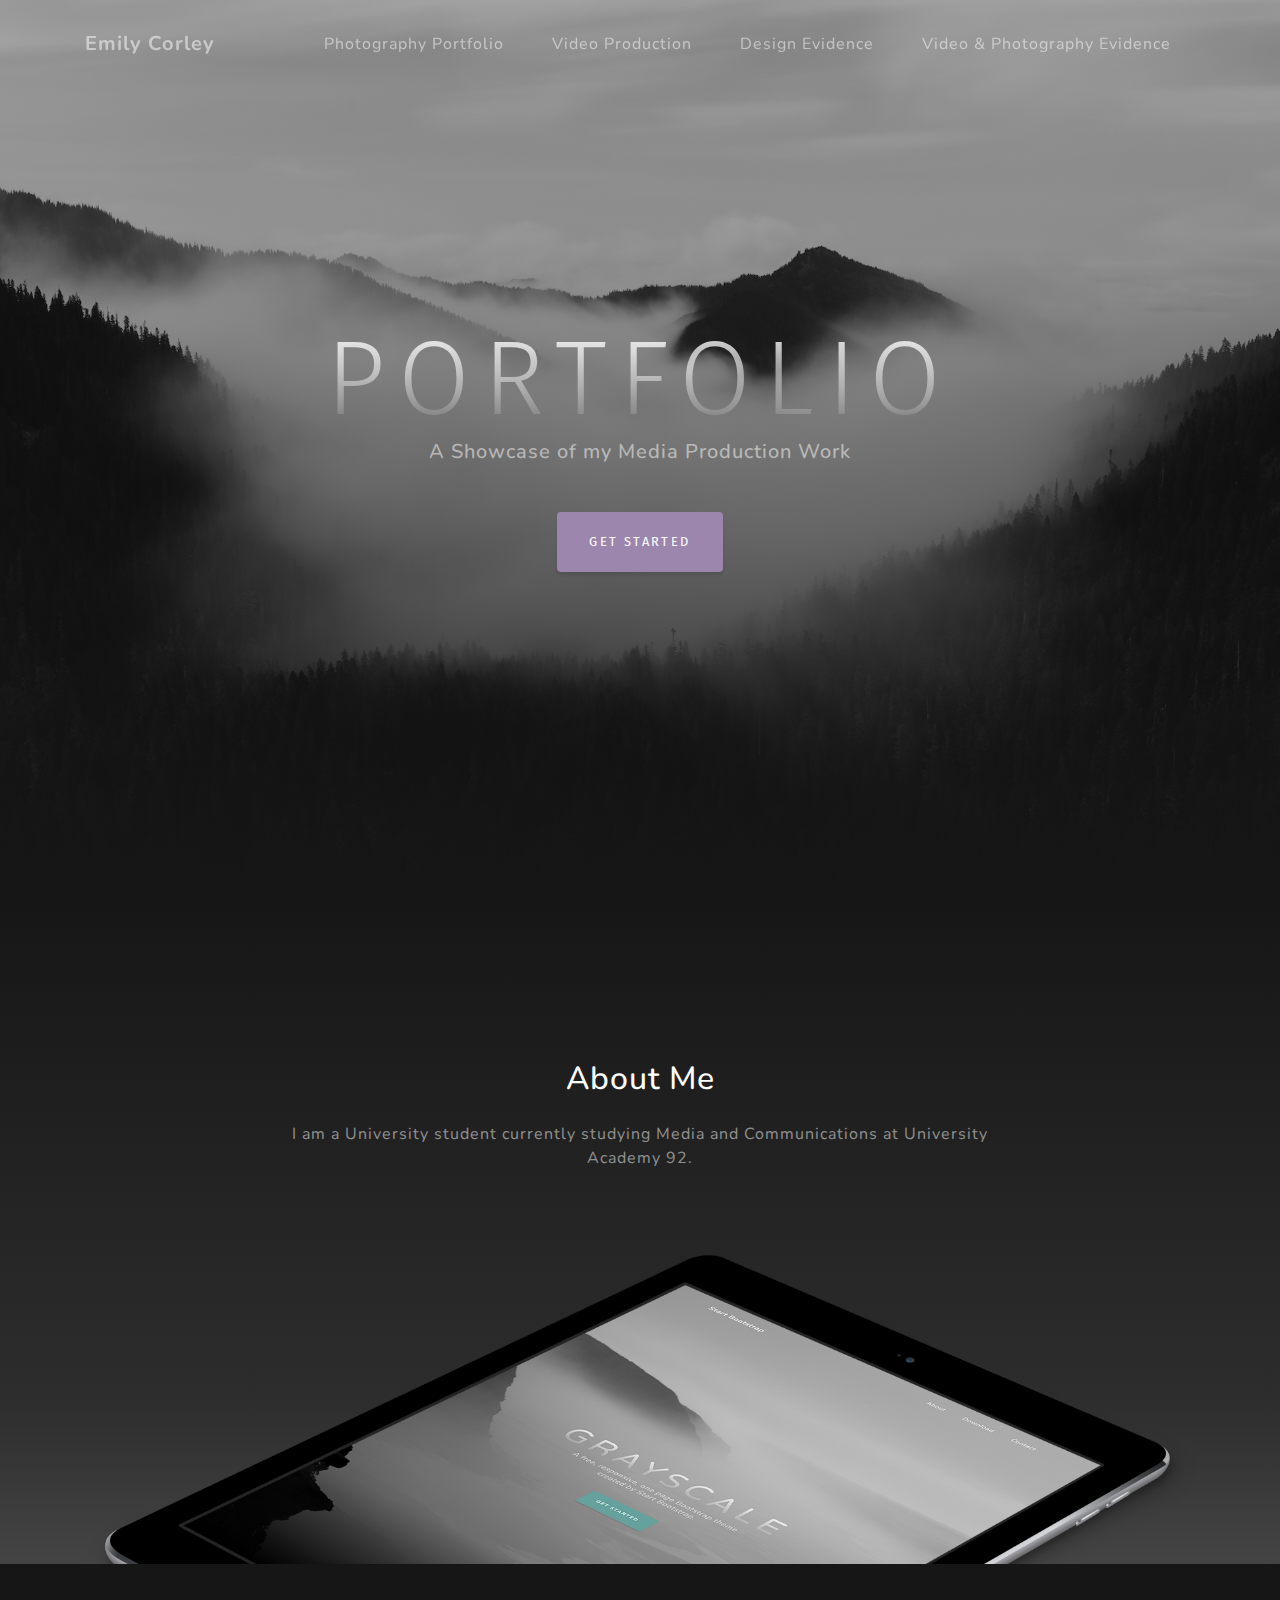
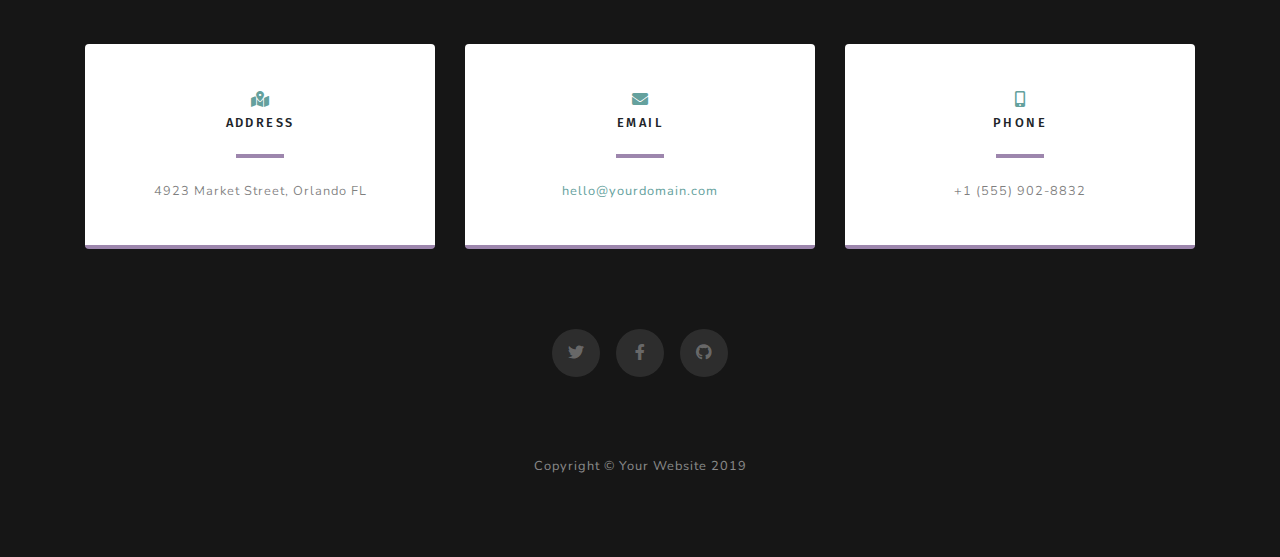
==== commit 2c0536c0: "Changed Colour, deleted section on home page and changed text on 'About Me' section" ====
--- a/index.html
+++ b/index.html
@@ -70,8 +70,7 @@
       <div class="row">
         <div class="col-lg-8 mx-auto">
           <h2 class="text-white mb-4">About Me</h2>
-          <p class="text-white-50">Grayscale is a free Bootstrap theme created by Start Bootstrap. It can be yours right now, simply download the template on
-            <a href="http://startbootstrap.com/template-overviews/grayscale/">the preview page</a>. The theme is open source, and you can use it for any purpose, personal or commercial.</p>
+          <p class="text-white-50">I am a University student currently studying Media and Communications at University Academy 92.</p>
         </div>
       </div>
       <img src="img/ipad.png" class="img-fluid" alt="">
@@ -79,57 +78,16 @@
   </section>
 
   <!-- Projects Section -->
-  <section id="projects" class="projects-section bg-light">
-    <div class="container">
+
 
       <!-- Featured Project Row -->
-      <div class="row align-items-center no-gutters mb-4 mb-lg-5">
-        <div class="col-xl-8 col-lg-7">
-          <img class="img-fluid mb-3 mb-lg-0" src="img/bg-masthead.jpg" alt="">
-        </div>
-        <div class="col-xl-4 col-lg-5">
-          <div class="featured-text text-center text-lg-left">
-            <h4>Shoreline</h4>
-            <p class="text-black-50 mb-0">Grayscale is open source and MIT licensed. This means you can use it for any project - even commercial projects! Download it, customize it, and publish your website!</p>
-          </div>
-        </div>
-      </div>
+
 
       <!-- Project One Row -->
-      <div class="row justify-content-center no-gutters mb-5 mb-lg-0">
-        <div class="col-lg-6">
-          <img class="img-fluid" src="img/demo-image-01.jpg" alt="">
-        </div>
-        <div class="col-lg-6">
-          <div class="bg-black text-center h-100 project">
-            <div class="d-flex h-100">
-              <div class="project-text w-100 my-auto text-center text-lg-left">
-                <h4 class="text-white">Misty</h4>
-                <p class="mb-0 text-white-50">An example of where you can put an image of a project, or anything else, along with a description.</p>
-                <hr class="d-none d-lg-block mb-0 ml-0">
-              </div>
-            </div>
-          </div>
-        </div>
-      </div>
+
 
       <!-- Project Two Row -->
-      <div class="row justify-content-center no-gutters">
-        <div class="col-lg-6">
-          <img class="img-fluid" src="img/demo-image-02.jpg" alt="">
-        </div>
-        <div class="col-lg-6 order-lg-first">
-          <div class="bg-black text-center h-100 project">
-            <div class="d-flex h-100">
-              <div class="project-text w-100 my-auto text-center text-lg-right">
-                <h4 class="text-white">Mountains</h4>
-                <p class="mb-0 text-white-50">Another example of a project with its respective description. These sections work well responsively as well, try this theme on a small screen!</p>
-                <hr class="d-none d-lg-block mb-0 mr-0">
-              </div>
-            </div>
-          </div>
-        </div>
-      </div>
+
 
     </div>
   </section>
--- a/css/grayscale.css
+++ b/css/grayscale.css
@@ -12,8 +12,8 @@
 #mainNav .navbar-toggler {
   font-size: 80%;
   padding: 0.75rem;
-  color: #64a19d;
-  border: 1px solid #64a19d;
+  color: #9d86ad;
+  border: 1px solid #9d86ad;
 }
 
 #mainNav .navbar-toggler:focus {
@@ -21,7 +21,7 @@
 }
 
 #mainNav .navbar-brand {
-  color: #161616;
+  color: #9d86ad;
   font-weight: 700;
   padding: .9rem 0;
 }
@@ -100,6 +100,7 @@
 .masthead h1 {
   font-family: 'Fira Sans', sans-serif;
   font-size: 2.5rem;
+  font-weight: 300;
   line-height: 2.5rem;
   letter-spacing: 0.8rem;
   background: -webkit-linear-gradient(rgba(255, 255, 255, 0.9), rgba(255, 255, 255, 0));
@@ -146,7 +147,7 @@
 }
 
 .btn-primary {
-  background-color: #64a19d;
+  background-color: #9d86ad;
 }
 
 .btn-primary:hover {
@@ -182,7 +183,7 @@
 @media (min-width: 992px) {
   .projects-section .featured-text {
     padding: 0 0 0 2rem;
-    border-left: 0.5rem solid #64a19d;
+    border-left: 0.5rem solid #9d86ad;
   }
 }
 
@@ -228,7 +229,7 @@
 
 .contact-section .card {
   border: 0;
-  border-bottom: 0.25rem solid #64a19d;
+  border-bottom: 0.25rem solid #9d86ad;
 }
 
 .contact-section .card h4 {
@@ -239,7 +240,7 @@
 }
 
 .contact-section .card hr {
-  border-color: #64a19d;
+  border-color: #9d86ad;
   border-width: 0.25rem;
   width: 3rem;
 }
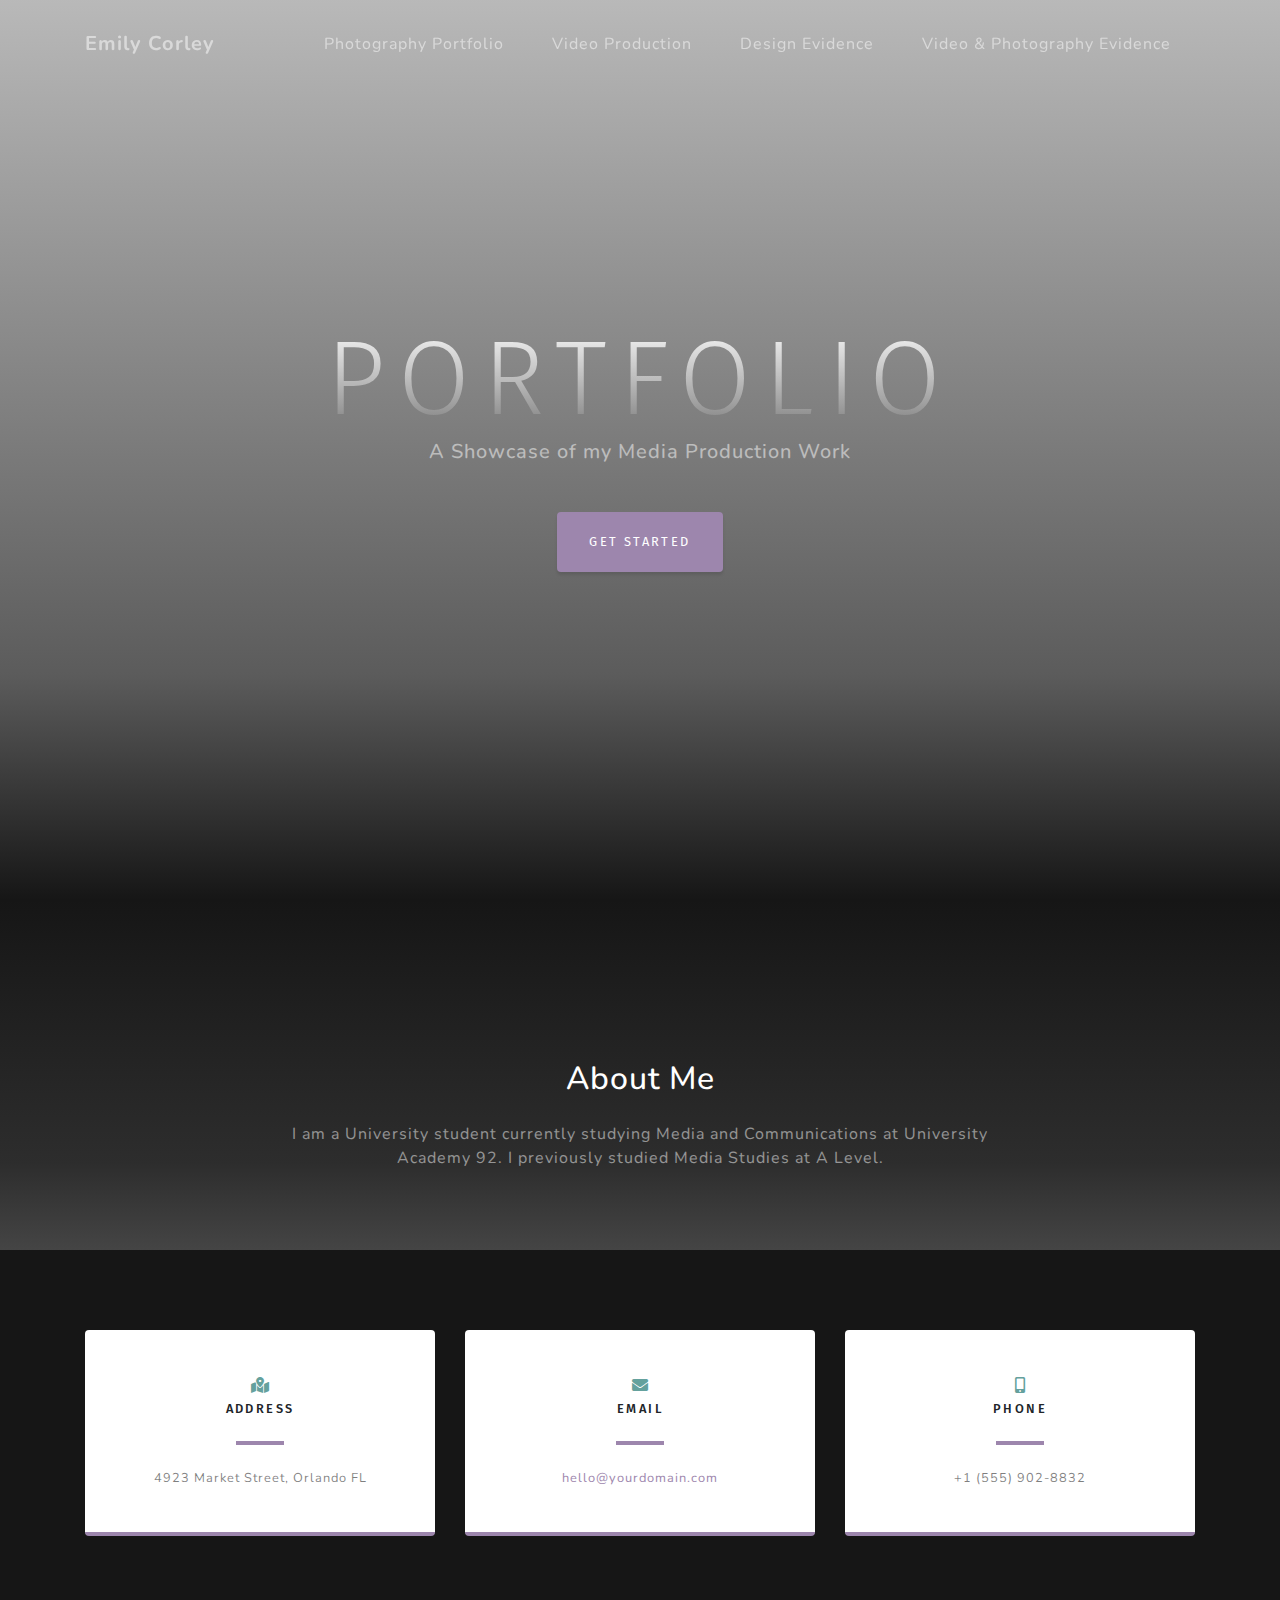
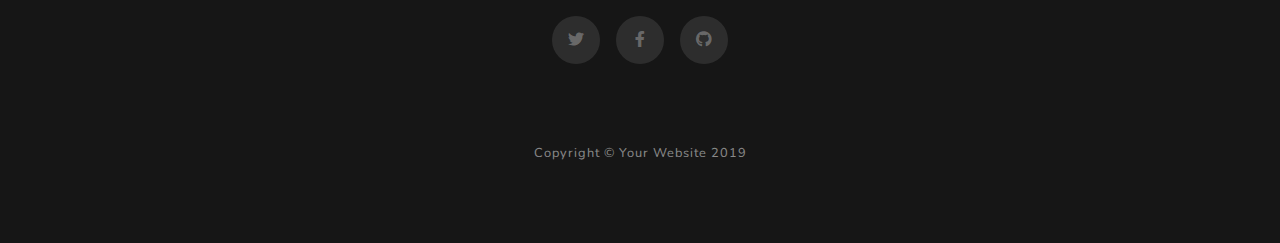
==== commit f75a23af: "Deleted unwanted sections, changed text on photography portfolio about section" ====
--- a/index.html
+++ b/index.html
@@ -70,10 +70,10 @@
       <div class="row">
         <div class="col-lg-8 mx-auto">
           <h2 class="text-white mb-4">About Me</h2>
-          <p class="text-white-50">I am a University student currently studying Media and Communications at University Academy 92.</p>
+          <p class="text-white-50">I am a University student currently studying Media and Communications at University Academy 92. I previously studied Media Studies at A Level.</p>
         </div>
       </div>
-      <img src="img/ipad.png" class="img-fluid" alt="">
+
     </div>
   </section>
 
--- a/css/grayscale.css
+++ b/css/grayscale.css
@@ -90,7 +90,7 @@
   height: auto;
   min-height: 35rem;
   padding: 15rem 0;
-  background: linear-gradient(to bottom, rgba(22, 22, 22, 0.3) 0%, rgba(22, 22, 22, 0.7) 75%, #161616 100%), url("../img/bg-masthead.jpg");
+  background: linear-gradient(to bottom, rgba(22, 22, 22, 0.3) 0%, rgba(22, 22, 22, 0.7) 75%, #161616 100%), url("https://source.unsplash.com/N10auyEVst8");
   background-position: center;
   background-repeat: no-repeat;
   background-attachment: scroll;
@@ -273,7 +273,7 @@
 }
 
 a {
-  color: #64a19d;
+  color: #9d86ad;
 }
 
 a:focus, a:hover {
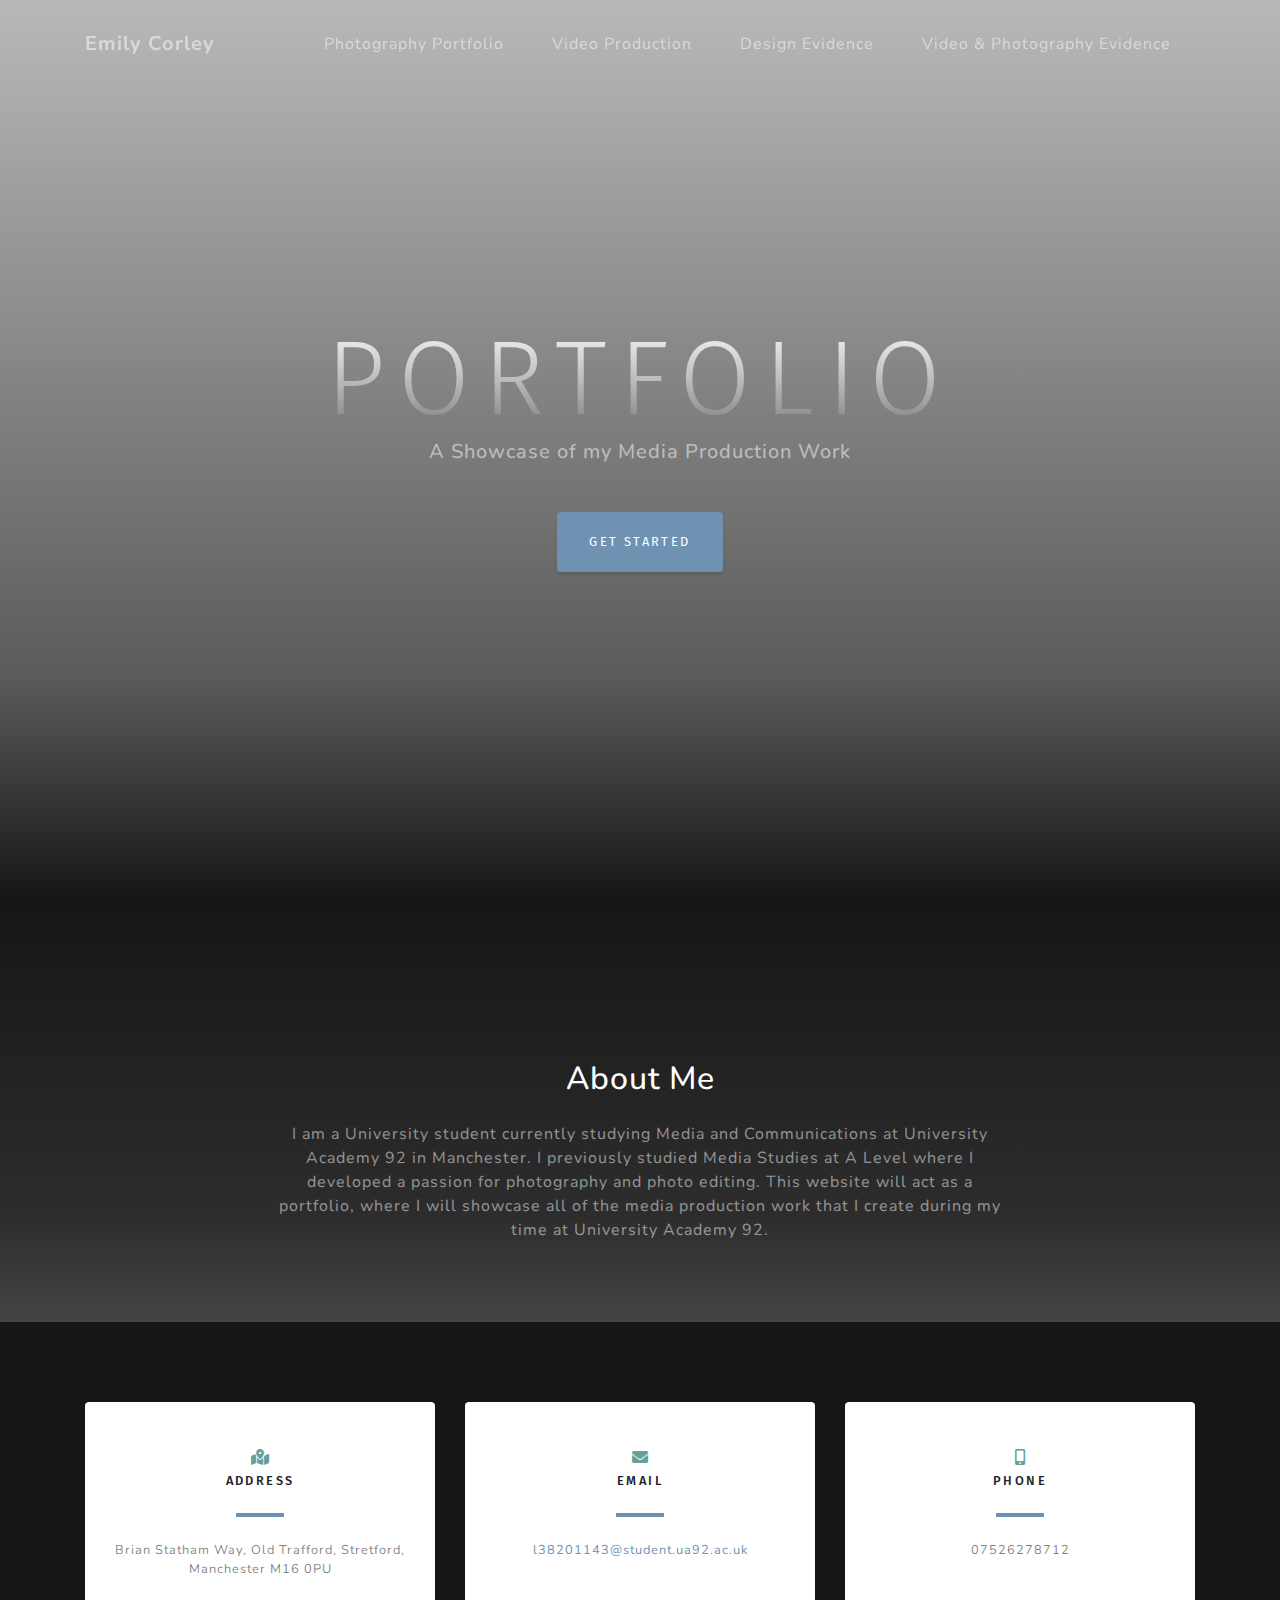
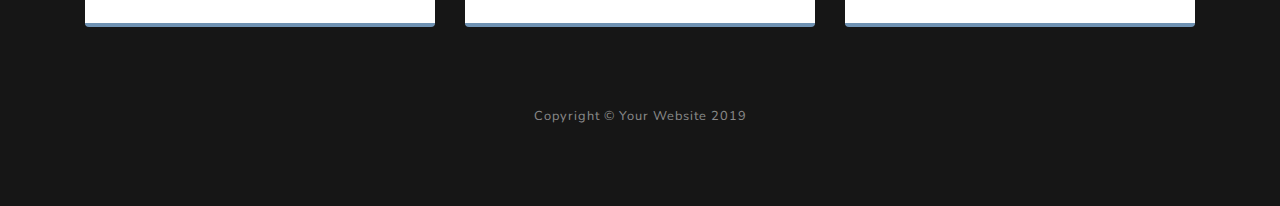
==== commit cd5fd778: "Changed colour scheme, Added code snippets to evidence pages, deleted unwanted sections, updated con" ====
--- a/index.html
+++ b/index.html
@@ -70,7 +70,7 @@
       <div class="row">
         <div class="col-lg-8 mx-auto">
           <h2 class="text-white mb-4">About Me</h2>
-          <p class="text-white-50">I am a University student currently studying Media and Communications at University Academy 92. I previously studied Media Studies at A Level.</p>
+          <p class="text-white-50">I am a University student currently studying Media and Communications at University Academy 92 in Manchester. I previously studied Media Studies at A Level where I developed a passion for photography and photo editing. This website will act as a portfolio, where I will showcase all of the media production work that I create during my time at University Academy 92. </p>
         </div>
       </div>
 
@@ -105,7 +105,7 @@
               <i class="fas fa-map-marked-alt text-primary mb-2"></i>
               <h4 class="text-uppercase m-0">Address</h4>
               <hr class="my-4">
-              <div class="small text-black-50">4923 Market Street, Orlando FL</div>
+              <div class="small text-black-50">Brian Statham Way, Old Trafford, Stretford, Manchester M16 0PU</div>
             </div>
           </div>
         </div>
@@ -117,7 +117,7 @@
               <h4 class="text-uppercase m-0">Email</h4>
               <hr class="my-4">
               <div class="small text-black-50">
-                <a href="#">hello@yourdomain.com</a>
+                <a href="#">l38201143@student.ua92.ac.uk</a>
               </div>
             </div>
           </div>
@@ -129,22 +129,13 @@
               <i class="fas fa-mobile-alt text-primary mb-2"></i>
               <h4 class="text-uppercase m-0">Phone</h4>
               <hr class="my-4">
-              <div class="small text-black-50">+1 (555) 902-8832</div>
+              <div class="small text-black-50">07526278712</div>
             </div>
           </div>
         </div>
       </div>
 
-      <div class="social d-flex justify-content-center">
-        <a href="#" class="mx-2">
-          <i class="fab fa-twitter"></i>
-        </a>
-        <a href="#" class="mx-2">
-          <i class="fab fa-facebook-f"></i>
-        </a>
-        <a href="#" class="mx-2">
-          <i class="fab fa-github"></i>
-        </a>
+      
       </div>
 
     </div>
--- a/css/grayscale.css
+++ b/css/grayscale.css
@@ -12,8 +12,8 @@
 #mainNav .navbar-toggler {
   font-size: 80%;
   padding: 0.75rem;
-  color: #9d86ad;
-  border: 1px solid #9d86ad;
+  color: #6f92b3;
+  border: 1px solid #6f92b3;
 }
 
 #mainNav .navbar-toggler:focus {
@@ -21,7 +21,7 @@
 }
 
 #mainNav .navbar-brand {
-  color: #9d86ad;
+  color: #6f92b3;
   font-weight: 700;
   padding: .9rem 0;
 }
@@ -147,7 +147,7 @@
 }
 
 .btn-primary {
-  background-color: #9d86ad;
+  background-color: #6f92b3;
 }
 
 .btn-primary:hover {
@@ -183,7 +183,7 @@
 @media (min-width: 992px) {
   .projects-section .featured-text {
     padding: 0 0 0 2rem;
-    border-left: 0.5rem solid #9d86ad;
+    border-left: 0.5rem solid #6f92b3;
   }
 }
 
@@ -229,7 +229,7 @@
 
 .contact-section .card {
   border: 0;
-  border-bottom: 0.25rem solid #9d86ad;
+  border-bottom: 0.25rem solid #6f92b3;
 }
 
 .contact-section .card h4 {
@@ -240,7 +240,7 @@
 }
 
 .contact-section .card hr {
-  border-color: #9d86ad;
+  border-color: #6f92b3;
   border-width: 0.25rem;
   width: 3rem;
 }
@@ -273,7 +273,7 @@
 }
 
 a {
-  color: #9d86ad;
+  color: #6f92b3;
 }
 
 a:focus, a:hover {
